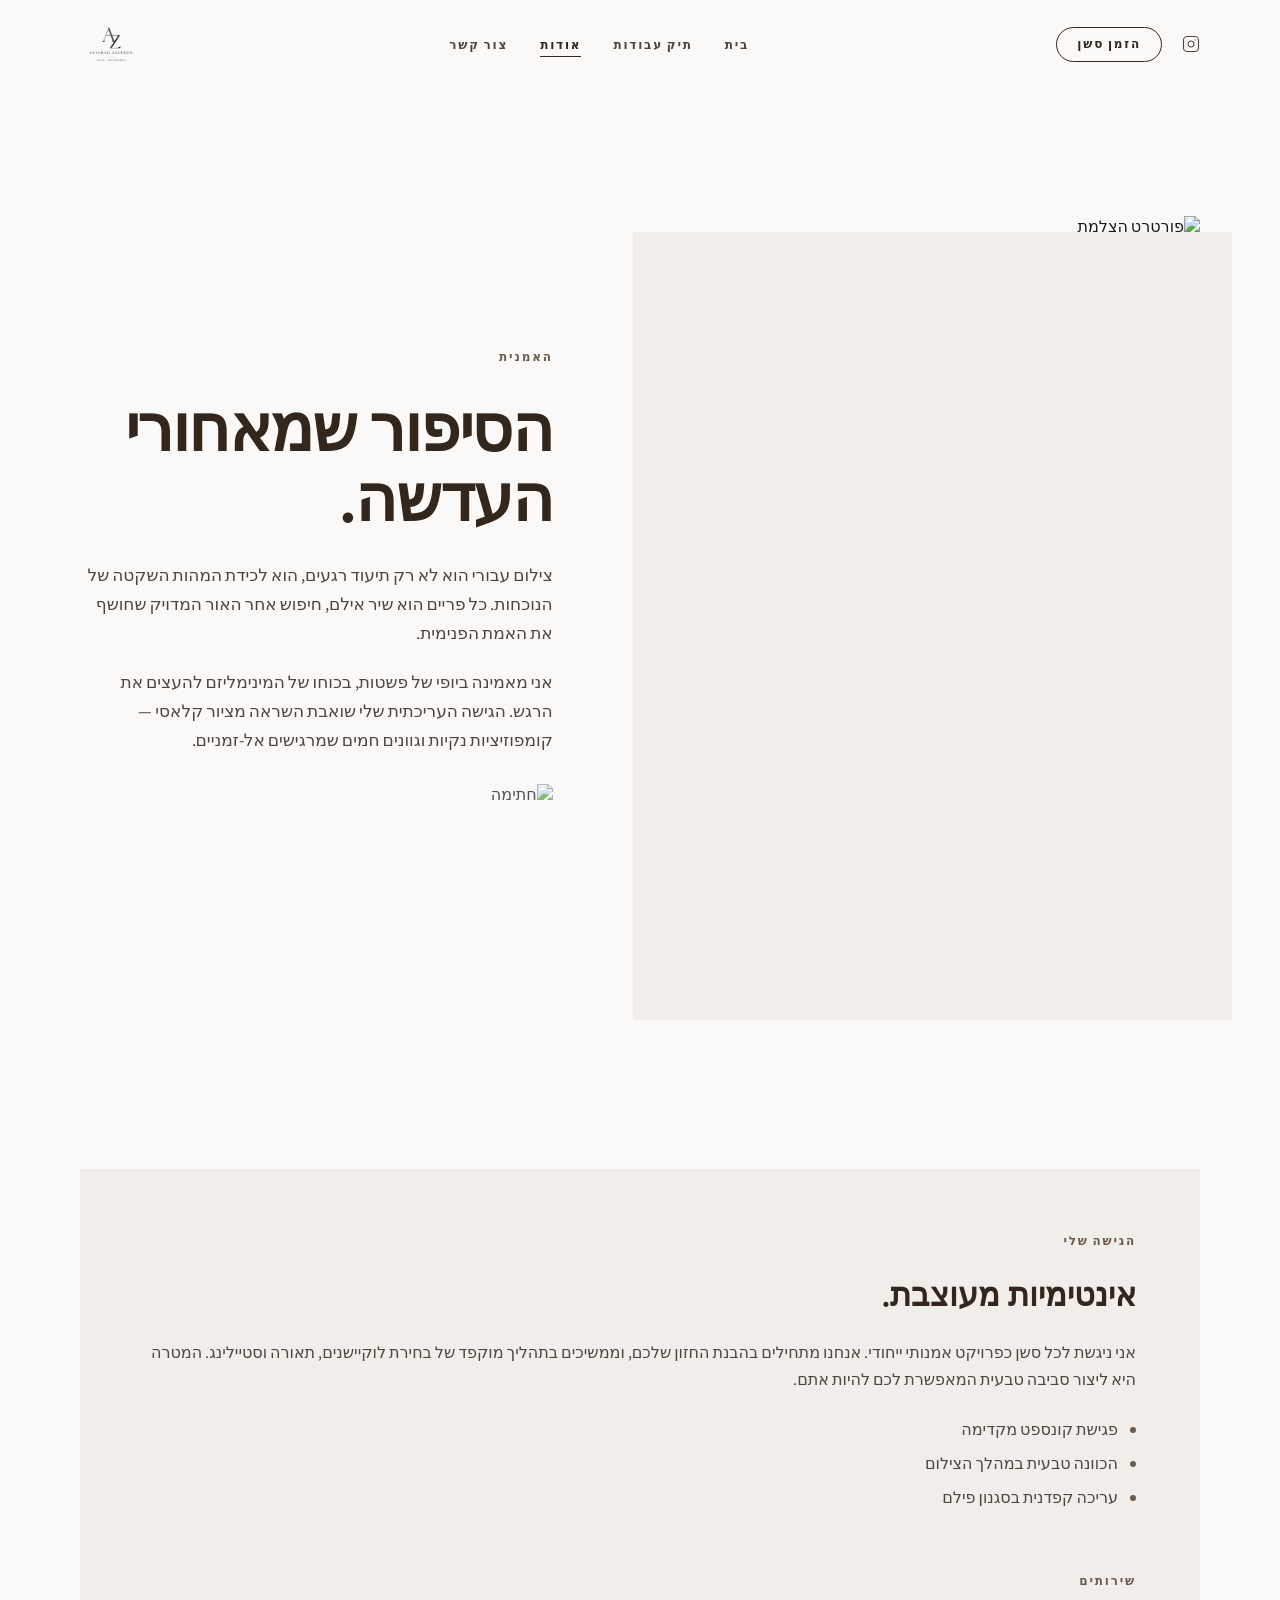
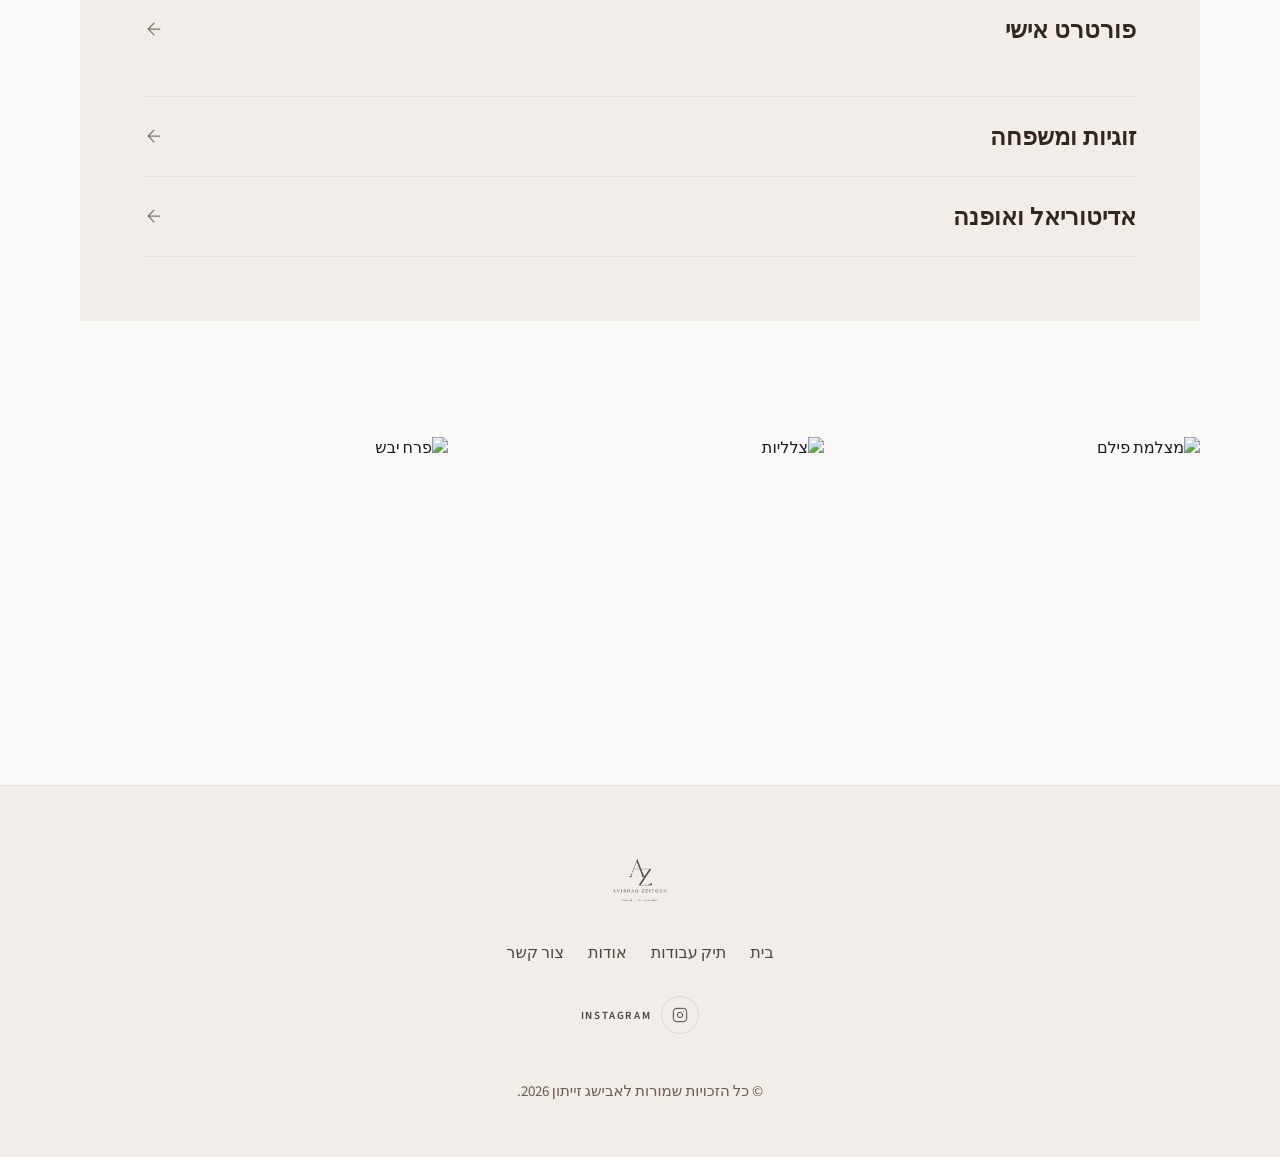
==== about.html @ d9a917dc "FIRST" ====
<!doctype html>
<html lang="he" dir="rtl">
  <head>
    <meta charset="UTF-8" />
    <meta name="viewport" content="width=device-width, initial-scale=1.0" />
    <title>אודות – Avishag Zeitoun</title>
    <link rel="preconnect" href="https://fonts.googleapis.com" />
    <link rel="preconnect" href="https://fonts.gstatic.com" crossorigin />
    <link
      href="https://fonts.googleapis.com/css2?family=EB+Garamond:ital,wght@0,400..800;1,400..800&family=Source+Sans+3:ital,wght@0,200..900;1,200..900&display=swap"
      rel="stylesheet"
    />
    <link rel="stylesheet" href="css/style.css" />
    <style>
      .about-hero-grid {
        display: grid;
        grid-template-columns: 1fr;
        gap: 48px;
        align-items: center;
      }
      @media (min-width: 1024px) {
        .about-hero-grid {
          grid-template-columns: 6fr 5fr;
          gap: 80px;
        }
      }
      .portrait-wrap {
        position: relative;
      }
      .portrait-deco {
        position: absolute;
        inset: -16px;
        background: var(--clr-surface-alt);
        z-index: -1;
        transform: translate(16px, 32px);
      }
      .services-item {
        border-bottom: 1px solid rgba(209, 196, 188, 0.4);
        padding-bottom: 24px;
        cursor: pointer;
      }
      .services-item-header {
        display: flex;
        justify-content: space-between;
        align-items: center;
      }
      .services-item-desc {
        font-family: var(--font-sans);
        font-size: 15px;
        color: var(--clr-on-surface-var);
        margin-top: 12px;
        max-height: 0;
        overflow: hidden;
        transition: max-height 0.5s ease;
      }
      .services-item:hover .services-item-desc {
        max-height: 100px;
      }
      .detail-strip {
        display: grid;
        grid-template-columns: 1fr 1fr;
        gap: 8px;
      }
      @media (min-width: 768px) {
        .detail-strip {
          grid-template-columns: 1fr 1fr 1fr;
        }
      }
    </style>
  </head>
  <body>
    <!-- Navigation -->
    <nav id="main-nav" class="scrolled">
      <div class="nav-inner">
        <a class="nav-logo" href="index.html"
          ><img id="nav-logo-img" src="" alt="Elite Captures"
        /></a>
        <ul class="nav-links">
          <li><a href="index.html">בית</a></li>
          <li><a href="portfolio.html">תיק עבודות</a></li>
          <li><a href="about.html" class="active">אודות</a></li>
          <li><a href="contact.html">צור קשר</a></li>
        </ul>
        <div class="nav-actions">
          <a
            id="nav-ig"
            href="#"
            target="_blank"
            rel="noopener noreferrer"
            aria-label="Instagram"
            class="nav-ig-link"
          >
            <svg
              width="18"
              height="18"
              viewBox="0 0 24 24"
              fill="none"
              stroke="currentColor"
              stroke-width="1.5"
              stroke-linecap="round"
              stroke-linejoin="round"
            >
              <rect x="2" y="2" width="20" height="20" rx="5" ry="5" />
              <path d="M16 11.37A4 4 0 1 1 12.63 8 4 4 0 0 1 16 11.37z" />
              <line x1="17.5" y1="6.5" x2="17.51" y2="6.5" />
            </svg>
          </a>
          <button class="btn-book" data-open-modal>הזמן סשן</button>
        </div>
        <button id="hamburger-btn" class="nav-hamburger" aria-label="פתח תפריט">
          <svg
            width="24"
            height="24"
            viewBox="0 0 24 24"
            fill="none"
            stroke="currentColor"
            stroke-width="1.5"
            stroke-linecap="round"
          >
            <line x1="3" y1="6" x2="21" y2="6" />
            <line x1="3" y1="12" x2="21" y2="12" />
            <line x1="3" y1="18" x2="21" y2="18" />
          </svg>
        </button>
      </div>
    </nav>

    <!-- Mobile Drawer -->
    <div id="mobile-drawer">
      <button
        id="drawer-close"
        class="nav-hamburger"
        style="position: absolute; top: 20px; left: 24px"
        aria-label="סגור"
      >
        <svg
          width="24"
          height="24"
          viewBox="0 0 24 24"
          fill="none"
          stroke="currentColor"
          stroke-width="1.5"
          stroke-linecap="round"
        >
          <line x1="18" y1="6" x2="6" y2="18" />
          <line x1="6" y1="6" x2="18" y2="18" />
        </svg>
      </button>
      <ul class="drawer-links">
        <li><a href="index.html">בית</a></li>
        <li><a href="portfolio.html">תיק עבודות</a></li>
        <li><a href="about.html" class="active">אודות</a></li>
        <li><a href="contact.html">צור קשר</a></li>
      </ul>
      <div class="drawer-bottom">
        <button class="btn-book-full" data-open-modal>הזמן סשן</button>
        <a
          id="drawer-ig"
          href="#"
          target="_blank"
          rel="noopener noreferrer"
          class="drawer-ig"
        >
          <svg
            width="20"
            height="20"
            viewBox="0 0 24 24"
            fill="none"
            stroke="currentColor"
            stroke-width="1.5"
            stroke-linecap="round"
            stroke-linejoin="round"
          >
            <rect x="2" y="2" width="20" height="20" rx="5" ry="5" />
            <path d="M16 11.37A4 4 0 1 1 12.63 8 4 4 0 0 1 16 11.37z" />
            <line x1="17.5" y1="6.5" x2="17.51" y2="6.5" />
          </svg>
          <span style="font-family: var(--font-sans); font-size: 16px"
            >Instagram</span
          >
        </a>
      </div>
    </div>

    <main style="padding-top: 96px; padding-bottom: 128px">
      <!-- ── Hero: Story ─────────────────────────────────────────────────────── -->
      <section style="padding-block: clamp(60px, 10vw, 120px)">
        <div class="section-inner">
          <div class="about-hero-grid">
            <!-- Portrait (appears first visually = right in RTL at desktop) -->
            <div class="portrait-wrap reveal" style="order: 1">
              <div class="portrait-deco"></div>
              <img
                src="https://lh3.googleusercontent.com/aida-public/[base64]"
                alt="פורטרט הצלמת"
                loading="lazy"
                style="
                  width: 100%;
                  height: auto;
                  aspect-ratio: 3/4;
                  object-fit: cover;
                  display: block;
                "
              />
            </div>
            <!-- Text -->
            <div
              class="reveal"
              style="
                order: 2;
                display: flex;
                flex-direction: column;
                gap: 28px;
                transition-delay: 200ms;
              "
            >
              <span class="section-label" style="margin-bottom: 0">האמנית</span>
              <h1
                style="
                  font-family: var(--font-serif);
                  font-size: clamp(36px, 5.5vw, 64px);
                  letter-spacing: -0.02em;
                  color: var(--clr-primary);
                  margin: 0;
                  line-height: 1.1;
                "
              >
                הסיפור שמאחורי העדשה.
              </h1>
              <div
                style="
                  display: flex;
                  flex-direction: column;
                  gap: 20px;
                  font-family: var(--font-sans);
                  font-size: 17px;
                  color: var(--clr-on-surface-var);
                  line-height: 1.7;
                "
              >
                <p style="margin: 0">
                  צילום עבורי הוא לא רק תיעוד רגעים, הוא לכידת המהות השקטה של
                  הנוכחות. כל פריים הוא שיר אילם, חיפוש אחר האור המדויק שחושף את
                  האמת הפנימית.
                </p>
                <p style="margin: 0">
                  אני מאמינה ביופי של פשטות, בכוחו של המינימליזם להעצים את הרגש.
                  הגישה העריכתית שלי שואבת השראה מציור קלאסי — קומפוזיציות נקיות
                  וגוונים חמים שמרגישים אל-זמניים.
                </p>
              </div>
              <div>
                <img
                  src="https://lh3.googleusercontent.com/aida-public/[base64]"
                  alt="חתימה"
                  loading="lazy"
                  style="height: 56px; width: auto; opacity: 0.75"
                />
              </div>
            </div>
          </div>
        </div>
      </section>

      <!-- ── Approach & Services ─────────────────────────────────────────────── -->
      <section style="padding-block: clamp(40px, 6vw, 80px)">
        <div class="section-inner">
          <div
            style="
              background: var(--clr-surface-alt);
              padding: clamp(32px, 5vw, 96px);
            "
          >
            <div style="display: grid; grid-template-columns: 1fr; gap: 64px">
              <!-- Approach -->
              <div class="reveal">
                <span class="section-label">הגישה שלי</span>
                <h2
                  style="
                    font-family: var(--font-serif);
                    font-size: clamp(24px, 3vw, 32px);
                    color: var(--clr-primary);
                    margin: 0 0 24px;
                  "
                >
                  אינטימיות מעוצבת.
                </h2>
                <p
                  style="
                    font-family: var(--font-sans);
                    font-size: 16px;
                    color: var(--clr-on-surface-var);
                    line-height: 1.7;
                    margin: 0 0 24px;
                  "
                >
                  אני ניגשת לכל סשן כפרויקט אמנותי ייחודי. אנחנו מתחילים בהבנת
                  החזון שלכם, וממשיכים בתהליך מוקפד של בחירת לוקיישנים, תאורה
                  וסטיילינג. המטרה היא ליצור סביבה טבעית המאפשרת לכם להיות אתם.
                </p>
                <ul
                  style="
                    list-style: none;
                    padding: 0;
                    margin: 0;
                    display: flex;
                    flex-direction: column;
                    gap: 12px;
                  "
                >
                  <li
                    style="
                      display: flex;
                      align-items: center;
                      gap: 12px;
                      font-family: var(--font-sans);
                      font-size: 16px;
                      color: var(--clr-on-surface-var);
                    "
                  >
                    <span
                      style="
                        width: 6px;
                        height: 6px;
                        border-radius: 50%;
                        background: var(--clr-secondary);
                        flex-shrink: 0;
                      "
                    ></span
                    >פגישת קונספט מקדימה
                  </li>
                  <li
                    style="
                      display: flex;
                      align-items: center;
                      gap: 12px;
                      font-family: var(--font-sans);
                      font-size: 16px;
                      color: var(--clr-on-surface-var);
                    "
                  >
                    <span
                      style="
                        width: 6px;
                        height: 6px;
                        border-radius: 50%;
                        background: var(--clr-secondary);
                        flex-shrink: 0;
                      "
                    ></span
                    >הכוונה טבעית במהלך הצילום
                  </li>
                  <li
                    style="
                      display: flex;
                      align-items: center;
                      gap: 12px;
                      font-family: var(--font-sans);
                      font-size: 16px;
                      color: var(--clr-on-surface-var);
                    "
                  >
                    <span
                      style="
                        width: 6px;
                        height: 6px;
                        border-radius: 50%;
                        background: var(--clr-secondary);
                        flex-shrink: 0;
                      "
                    ></span
                    >עריכה קפדנית בסגנון פילם
                  </li>
                </ul>
              </div>
              <!-- Services -->
              <div class="reveal" style="transition-delay: 200ms">
                <span class="section-label">שירותים</span>
                <div style="display: flex; flex-direction: column; gap: 24px">
                  <div class="services-item">
                    <div class="services-item-header">
                      <h3
                        style="
                          font-family: var(--font-serif);
                          font-size: 24px;
                          color: var(--clr-primary);
                          margin: 0;
                          transition: color 0.3s;
                        "
                        onmouseover="this.style.color = 'var(--clr-secondary)'"
                        onmouseout="this.style.color = 'var(--clr-primary)'"
                      >
                        פורטרט אישי
                      </h3>
                      <svg
                        width="20"
                        height="20"
                        viewBox="0 0 24 24"
                        fill="none"
                        stroke="currentColor"
                        stroke-width="1.5"
                        stroke-linecap="round"
                        style="color: var(--clr-outline)"
                      >
                        <path d="M19 12H5M12 19l-7-7 7-7" />
                      </svg>
                    </div>
                    <p class="services-item-desc">
                      סשן אינטימי המתמקד בהבעה האישית שלך. מתאים לאמנים, אנשי
                      עסקים וכל מי שמחפש תיעוד עמוק של עצמו.
                    </p>
                  </div>
                  <div class="services-item">
                    <div class="services-item-header">
                      <h3
                        style="
                          font-family: var(--font-serif);
                          font-size: 24px;
                          color: var(--clr-primary);
                          margin: 0;
                          transition: color 0.3s;
                        "
                        onmouseover="this.style.color = 'var(--clr-secondary)'"
                        onmouseout="this.style.color = 'var(--clr-primary)'"
                      >
                        זוגיות ומשפחה
                      </h3>
                      <svg
                        width="20"
                        height="20"
                        viewBox="0 0 24 24"
                        fill="none"
                        stroke="currentColor"
                        stroke-width="1.5"
                        stroke-linecap="round"
                        style="color: var(--clr-outline)"
                      >
                        <path d="M19 12H5M12 19l-7-7 7-7" />
                      </svg>
                    </div>
                  </div>
                  <div class="services-item">
                    <div class="services-item-header">
                      <h3
                        style="
                          font-family: var(--font-serif);
                          font-size: 24px;
                          color: var(--clr-primary);
                          margin: 0;
                          transition: color 0.3s;
                        "
                        onmouseover="this.style.color = 'var(--clr-secondary)'"
                        onmouseout="this.style.color = 'var(--clr-primary)'"
                      >
                        אדיטוריאל ואופנה
                      </h3>
                      <svg
                        width="20"
                        height="20"
                        viewBox="0 0 24 24"
                        fill="none"
                        stroke="currentColor"
                        stroke-width="1.5"
                        stroke-linecap="round"
                        style="color: var(--clr-outline)"
                      >
                        <path d="M19 12H5M12 19l-7-7 7-7" />
                      </svg>
                    </div>
                  </div>
                </div>
              </div>
            </div>
          </div>
        </div>
      </section>

      <!-- ── Detail image strip ────────────────────────────────────────────── -->
      <section class="reveal" style="padding-block: 40px 0">
        <div class="section-inner">
          <div class="detail-strip">
            <div style="overflow: hidden">
              <img
                loading="lazy"
                src="https://lh3.googleusercontent.com/aida-public/[base64]"
                alt="מצלמת פילם"
                style="
                  width: 100%;
                  height: 220px;
                  object-fit: cover;
                  transition: transform 1s ease;
                  display: block;
                "
                onmouseover="this.style.transform = 'scale(1.06)'"
                onmouseout="this.style.transform = 'scale(1)'"
              />
            </div>
            <div style="overflow: hidden; display: none" class="md-show">
              <img
                loading="lazy"
                src="https://lh3.googleusercontent.com/aida-public/[base64]"
                alt="צלליות"
                style="
                  width: 100%;
                  height: 220px;
                  object-fit: cover;
                  transition: transform 1s ease;
                  display: block;
                "
                onmouseover="this.style.transform = 'scale(1.06)'"
                onmouseout="this.style.transform = 'scale(1)'"
              />
            </div>
            <div style="overflow: hidden">
              <img
                loading="lazy"
                src="https://lh3.googleusercontent.com/aida-public/[base64]"
                alt="פרח יבש"
                style="
                  width: 100%;
                  height: 220px;
                  object-fit: cover;
                  transition: transform 1s ease;
                  display: block;
                "
                onmouseover="this.style.transform = 'scale(1.06)'"
                onmouseout="this.style.transform = 'scale(1)'"
              />
            </div>
          </div>
        </div>
      </section>
    </main>

    <!-- Footer -->
    <footer class="site-footer">
      <a class="footer-logo" href="index.html"
        ><img id="footer-logo-img" src="" alt="Elite Captures"
      /></a>
      <ul class="footer-nav">
        <li><a href="index.html">בית</a></li>
        <li><a href="portfolio.html">תיק עבודות</a></li>
        <li><a href="about.html">אודות</a></li>
        <li><a href="contact.html">צור קשר</a></li>
      </ul>
      <div class="footer-ig-row">
        <a
          id="footer-ig"
          href="#"
          target="_blank"
          rel="noopener noreferrer"
          aria-label="Instagram"
          class="footer-ig-btn"
        >
          <svg
            width="16"
            height="16"
            viewBox="0 0 24 24"
            fill="none"
            stroke="currentColor"
            stroke-width="1.5"
            stroke-linecap="round"
            stroke-linejoin="round"
          >
            <rect x="2" y="2" width="20" height="20" rx="5" ry="5" />
            <path d="M16 11.37A4 4 0 1 1 12.63 8 4 4 0 0 1 16 11.37z" />
            <line x1="17.5" y1="6.5" x2="17.51" y2="6.5" />
          </svg>
        </a>
        <span class="footer-ig-label">Instagram</span>
      </div>

      <p class="footer-copy">
        © כל הזכויות שמורות לאבישג זייתון <span id="year"></span>.
      </p>
    </footer>

    <!-- Booking Modal -->
    <div id="booking-modal" role="dialog" aria-modal="true">
      <div class="modal-backdrop"></div>
      <div class="modal-panel">
        <button id="modal-close" class="modal-close" aria-label="סגור">
          <svg
            width="20"
            height="20"
            viewBox="0 0 24 24"
            fill="none"
            stroke="currentColor"
            stroke-width="1.5"
            stroke-linecap="round"
          >
            <line x1="18" y1="6" x2="6" y2="18" />
            <line x1="6" y1="6" x2="18" y2="18" />
          </svg>
        </button>
        <h2 class="modal-title">הזמן סשן</h2>
        <div id="modal-form">
          <div class="step-dots">
            <div class="step-dot active"></div>
            <div class="step-dot"></div>
          </div>
          <div id="modal-form-step1" class="form-step">
            <p
              style="
                font-family: var(--font-serif);
                font-size: 22px;
                color: var(--clr-primary);
                margin: 0 0 16px;
              "
            >
              איזה סשן מעניין אותך?
            </p>
            <button class="session-btn" data-session="pre-event">
              <div>
                <div class="session-label">בוק שלפני האירוע</div>
                <div class="session-desc">צילום זוגי לפני החתונה</div>
              </div>
              <span class="session-btn-arrow">←</span>
            </button>
            <button class="session-btn" data-session="proposals">
              <div>
                <div class="session-label">הצעת נישואין</div>
                <div class="session-desc">רגע שלא ישכח לעולם</div>
              </div>
              <span class="session-btn-arrow">←</span>
            </button>
            <button class="session-btn" data-session="bar-mitzvah">
              <div>
                <div class="session-label">בר / בת מצווה</div>
                <div class="session-desc">חגיגת נעורים עם סגנון</div>
              </div>
              <span class="session-btn-arrow">←</span>
            </button>
            <button class="session-btn" data-session="portrait">
              <div>
                <div class="session-label">פורטרט אישי</div>
                <div class="session-desc">לאמנים ואנשי עסקים</div>
              </div>
              <span class="session-btn-arrow">←</span>
            </button>
          </div>
          <div id="modal-form-step2" class="form-step">
            <p
              style="
                font-family: var(--font-serif);
                font-size: 22px;
                color: var(--clr-primary);
                margin: 0 0 16px;
              "
            >
              השאירו פרטים
            </p>
            <form>
              <div class="form-row" style="margin-bottom: 16px">
                <input
                  class="input-field"
                  type="text"
                  name="name"
                  placeholder="שם מלא *"
                  required
                /><input
                  class="input-field"
                  type="tel"
                  name="phone"
                  placeholder="05X-XXXXXXX *"
                  dir="ltr"
                  style="text-align: right"
                  required
                />
              </div>
              <div style="margin-bottom: 16px">
                <input
                  class="input-field"
                  type="date"
                  name="date"
                  style="color-scheme: light"
                />
              </div>
              <textarea
                class="input-field"
                name="message"
                rows="3"
                placeholder="ספרו לנו קצת על החזון שלכם..."
                style="margin-bottom: 4px"
              ></textarea>
              <button class="btn-submit" type="submit">שלח לוואצאפ ←</button>
              <button class="btn-back" type="button">→ חזור</button>
            </form>
          </div>
          <div
            id="modal-form-success"
            class="form-success"
            style="display: none"
          >
            <svg
              width="56"
              height="56"
              viewBox="0 0 24 24"
              fill="none"
              stroke="currentColor"
              stroke-width="1"
              stroke-linecap="round"
              stroke-linejoin="round"
            >
              <path d="M22 11.08V12a10 10 0 1 1-5.93-9.14" />
              <polyline points="22 4 12 14.01 9 11.01" />
            </svg>
            <h3>הפניה נשלחה לוואצאפ!</h3>
            <p>אם החלון לא נפתח, בדקו שחסימת פופ-אפ כבויה.</p>
            <button class="btn-reset">שליחה נוספת</button>
          </div>
        </div>
      </div>
    </div>

    <script src="js/gallery-data.js"></script>
    <script>
      document
        .querySelectorAll('[id$="-ig"]')
        .forEach((el) => (el.href = SITE_CONFIG.instagramUrl));
      document.getElementById("year").textContent = new Date().getFullYear();

      // Show middle detail image on md+
      if (window.innerWidth >= 768) {
        document.querySelector(".md-show").style.display = "block";
      }
    </script>
    <script src="js/main.js"></script>
  </body>
</html>
---- css/style.css ----
/* ── Custom properties ─────────────────────────────────────────────────── */
:root {
  --clr-primary:         #33261c;
  --clr-secondary:       #6b5c4e;
  --clr-surface:         #faf9f7;
  --clr-surface-alt:     #F1EDE9;
  --clr-on-surface:      #1a1c1b;
  --clr-on-surface-var:  #4e453f;
  --clr-outline:         #7f756e;
  --clr-outline-var:     #d1c4bc;
  --clr-ink-deep:        #2D241E;
  --clr-on-primary:      #ffffff;
  --clr-sec-container:   #f4dfcd;

  --font-serif: 'EB Garamond', Georgia, serif;
  --font-sans:  'Source Sans 3', system-ui, sans-serif;

  --px-mobile:  24px;
  --px-desktop: 80px;
  --max-w:      1440px;
}

/* ── Base ──────────────────────────────────────────────────────────────── */
html  { scroll-behavior: smooth; box-sizing: border-box; }
*, *::before, *::after { box-sizing: inherit; }

body {
  font-family: var(--font-sans);
  background-color: var(--clr-surface);
  color: var(--clr-on-surface);
  margin: 0;
  -webkit-font-smoothing: antialiased;
}

h1, h2, h3, h4, h5, h6 { font-family: var(--font-serif); }
img { display: block; max-width: 100%; }
a { color: inherit; text-decoration: none; }

::selection {
  background: var(--clr-sec-container);
  color: var(--clr-primary);
}

/* ── Typography helpers ────────────────────────────────────────────────── */
.label-caps {
  font-family: var(--font-sans);
  font-size: 12px;
  font-weight: 600;
  letter-spacing: 0.15em;
  text-transform: uppercase;
  line-height: 1;
}

/* ── Navbar ────────────────────────────────────────────────────────────── */
#main-nav {
  position: fixed;
  top: 0; inset-inline: 0;
  z-index: 50;
  transition: background 0.4s ease, padding 0.4s ease, border-color 0.4s ease,
              backdrop-filter 0.4s ease, box-shadow 0.4s ease;
  padding-block: 20px;
  background: transparent;
  border-bottom: 1px solid transparent;
}

#main-nav.scrolled {
  background: rgba(250,249,247,0.95);
  backdrop-filter: blur(10px);
  -webkit-backdrop-filter: blur(10px);
  border-color: rgba(209,196,188,0.4);
  box-shadow: 0 1px 8px rgba(0,0,0,0.06);
  padding-block: 12px;
}

.nav-inner {
  display: flex;
  flex-direction: row-reverse;  /* RTL: logo right, CTA left */
  justify-content: space-between;
  align-items: center;
  padding-inline: var(--px-mobile);
  max-width: var(--max-w);
  margin-inline: auto;
}

.nav-logo img {
  height: 48px;
  width: auto;
  object-fit: contain;
  mix-blend-mode: multiply;
  transition: height 0.4s;
}

#main-nav.scrolled .nav-logo img { height: 38px; }

.nav-links {
  display: none;
  list-style: none;
  margin: 0; padding: 0;
  gap: 32px;
  align-items: center;
}

.nav-links a {
  font-family: var(--font-sans);
  font-size: 12px;
  font-weight: 600;
  letter-spacing: 0.15em;
  text-transform: uppercase;
  color: var(--clr-on-surface-var);
  transition: color 0.25s, opacity 0.25s;
}

.nav-links a:hover { color: var(--clr-primary); opacity: 0.8; }
.nav-links a.active {
  color: var(--clr-primary);
  border-bottom: 1px solid var(--clr-primary);
  padding-bottom: 2px;
}

.nav-actions {
  display: none;
  align-items: center;
  gap: 20px;
}

.nav-ig-link {
  color: var(--clr-on-surface-var);
  transition: color 0.25s, transform 0.25s;
  display: flex;
  align-items: center;
}
.nav-ig-link:hover { color: var(--clr-primary); }
.nav-ig-link:hover svg { transform: scale(1.1) rotate(6deg); }
.nav-ig-link svg { transition: transform 0.3s; }

.btn-book {
  font-family: var(--font-sans);
  font-size: 12px;
  font-weight: 600;
  letter-spacing: 0.15em;
  text-transform: uppercase;
  color: var(--clr-primary);
  border: 1px solid var(--clr-primary);
  padding: 8px 20px;
  border-radius: 9999px;
  background: transparent;
  cursor: pointer;
  transition: background 0.3s, color 0.3s;
}
.btn-book:hover { background: var(--clr-primary); color: var(--clr-on-primary); }

.nav-hamburger {
  background: none;
  border: none;
  cursor: pointer;
  padding: 4px;
  color: var(--clr-primary);
  line-height: 0;
}

/* ── Mobile drawer ──────────────────────────────────────────────────────── */
#mobile-drawer {
  position: fixed;
  inset: 0;
  z-index: 40;
  background: var(--clr-surface);
  display: flex;
  flex-direction: column;
  padding: 100px 32px 48px;
  opacity: 0;
  pointer-events: none;
  transition: opacity 0.4s ease;
}

#mobile-drawer.open { opacity: 1; pointer-events: all; }

.drawer-links {
  list-style: none;
  margin: 0; padding: 0;
  display: flex;
  flex-direction: column;
  gap: 32px;
}

.drawer-links a {
  font-family: var(--font-serif);
  font-size: clamp(32px, 8vw, 48px);
  color: var(--clr-on-surface-var);
  transition: color 0.25s;
}
.drawer-links a.active, .drawer-links a:hover { color: var(--clr-primary); }

.drawer-bottom {
  margin-top: auto;
  display: flex;
  flex-direction: column;
  gap: 16px;
}

.btn-book-full {
  font-family: var(--font-sans);
  font-size: 12px;
  font-weight: 600;
  letter-spacing: 0.15em;
  text-transform: uppercase;
  color: var(--clr-on-primary);
  background: var(--clr-primary);
  border: none;
  padding: 16px;
  cursor: pointer;
  transition: background 0.3s;
  text-align: center;
}
.btn-book-full:hover { background: var(--clr-ink-deep); }

.drawer-ig {
  display: flex;
  align-items: center;
  gap: 10px;
  color: var(--clr-on-surface-var);
  transition: color 0.25s;
}
.drawer-ig:hover { color: var(--clr-primary); }

/* ── Hero ──────────────────────────────────────────────────────────────── */
.hero {
  position: relative;
  height: 100vh;
  overflow: hidden;
}

.hero-bg {
  position: absolute;
  inset: 0;
  background-size: cover;
  background-position: center;
  transition: transform 12s ease-in-out;
}
.hero:hover .hero-bg { transform: scale(1.04); }

.hero-overlay {
  position: absolute;
  inset: 0;
  background: linear-gradient(to top, rgba(45,36,30,0.65) 0%, transparent 60%);
}

.hero-content {
  position: relative;
  z-index: 10;
  height: 100%;
  display: flex;
  flex-direction: column;
  justify-content: flex-end;
  padding-bottom: clamp(80px, 12vh, 160px);
  padding-inline: var(--px-mobile);
  max-width: var(--max-w);
  margin-inline: auto;
}

.hero-title {
  font-family: var(--font-serif);
  font-size: clamp(36px, 6vw, 64px);
  font-weight: 400;
  letter-spacing: -0.02em;
  line-height: 1.1;
  color: var(--clr-on-primary);
  margin: 0 0 16px;
  animation: fadeInUp 1s ease-out forwards;
}

.hero-sub {
  font-family: var(--font-sans);
  font-size: clamp(16px, 2vw, 18px);
  color: rgba(255,255,255,0.8);
  max-width: 500px;
  margin: 0 0 32px;
  opacity: 0;
  animation: fadeInUp 1s ease-out 0.25s forwards;
}

.hero-cta {
  opacity: 0;
  animation: fadeInUp 1s ease-out 0.45s forwards;
}

.btn-ghost {
  display: inline-block;
  font-family: var(--font-sans);
  font-size: 12px;
  font-weight: 600;
  letter-spacing: 0.15em;
  text-transform: uppercase;
  color: var(--clr-on-primary);
  border: 1px solid rgba(255,255,255,0.6);
  padding: 12px 28px;
  border-radius: 9999px;
  background: none;
  cursor: pointer;
  transition: background 0.3s, color 0.3s;
}
.btn-ghost:hover { background: var(--clr-on-primary); color: var(--clr-primary); }

/* ── Section helpers ───────────────────────────────────────────────────── */
.section-inner {
  max-width: var(--max-w);
  margin-inline: auto;
  padding-inline: var(--px-mobile);
}

.section-label {
  display: block;
  font-family: var(--font-sans);
  font-size: 12px;
  font-weight: 600;
  letter-spacing: 0.15em;
  text-transform: uppercase;
  color: var(--clr-secondary);
  margin-bottom: 24px;
}

/* ── Category grid (home) ──────────────────────────────────────────────── */
.category-grid {
  display: grid;
  grid-template-columns: 1fr;
  gap: 32px;
}

.category-card {
  display: block;
  position: relative;
  aspect-ratio: 4/5;
  overflow: hidden;
  background: var(--clr-surface-alt);
}

.category-card img {
  width: 100%; height: 100%;
  object-fit: cover;
  transition: transform 1.5s ease;
}
.category-card:hover img { transform: scale(1.05); }

.category-overlay {
  position: absolute;
  inset: 0;
  background: linear-gradient(to top, rgba(45,36,30,0.65), transparent);
  opacity: 0;
  transition: opacity 0.5s;
}
.category-card:hover .category-overlay { opacity: 1; }

.category-caption {
  position: absolute;
  bottom: 0; right: 0;
  padding: 32px;
  transform: translateY(12px);
  transition: transform 0.5s ease;
}
.category-card:hover .category-caption { transform: translateY(0); }

.category-caption .label { color: rgba(255,255,255,0.75); margin-bottom: 8px; }
.category-caption h3 {
  font-family: var(--font-serif);
  font-size: 24px;
  color: var(--clr-on-primary);
  margin: 0;
}

/* ── Infinite Carousel ─────────────────────────────────────────────────── */
.carousel-wrap {
  position: relative;
  overflow: hidden;
}

.carousel-fade-right {
  position: absolute; top: 0; bottom: 0; right: 0;
  width: clamp(60px, 8vw, 160px);
  background: linear-gradient(to left, var(--clr-surface-alt), transparent);
  z-index: 10; pointer-events: none;
}
.carousel-fade-left {
  position: absolute; top: 0; bottom: 0; left: 0;
  width: clamp(60px, 8vw, 160px);
  background: linear-gradient(to right, var(--clr-surface-alt), transparent);
  z-index: 10; pointer-events: none;
}

.carousel-track {
  display: flex;
  width: max-content;
  gap: 16px;
  padding-inline: 16px;
  animation: carouselScroll 40s linear infinite;
}
.carousel-track:hover { animation-play-state: paused; }

.carousel-item {
  width: clamp(220px, 28vw, 380px);
  flex-shrink: 0;
  aspect-ratio: 4/5;
  overflow: hidden;
  background: var(--clr-surface);
  position: relative;
}
.carousel-item img {
  width: 100%; height: 100%;
  object-fit: cover;
  transition: transform 0.7s ease;
}
.carousel-item:hover img { transform: scale(1.05); }

/* ── Masonry gallery ───────────────────────────────────────────────────── */
.masonry-grid {
  column-count: 1;
  column-gap: 24px;
  transition: opacity 0.2s ease;
}

.masonry-item {
  break-inside: avoid;
  margin-bottom: 24px;
  position: relative;
  overflow: hidden;
  background: var(--clr-surface-alt);
  cursor: zoom-in;
}

.masonry-item img {
  width: 100%;
  height: auto;
  object-fit: cover;
  transition: transform 0.7s ease;
  display: block;
}
.masonry-item:hover img { transform: scale(1.05); }

.masonry-item-overlay {
  position: absolute;
  inset: 0;
  background: linear-gradient(to top, rgba(45,36,30,0.7) 0%, rgba(45,36,30,0.1) 40%, transparent 70%);
  opacity: 0;
  transition: opacity 0.5s ease;
  display: flex;
  align-items: flex-end;
  padding: 24px;
}
.masonry-item:hover .masonry-item-overlay { opacity: 1; }

.masonry-item-caption {
  font-family: var(--font-serif);
  font-size: 22px;
  color: var(--clr-on-primary);
  transform: translateY(12px);
  transition: transform 0.5s ease;
  line-height: 1.3;
}
.masonry-item:hover .masonry-item-caption { transform: translateY(0); }

/* ── Filter tabs ────────────────────────────────────────────────────────── */
.filter-tabs {
  display: flex;
  flex-wrap: wrap;
  gap: 24px;
  border-bottom: 1px solid rgba(209,196,188,0.4);
  padding-bottom: 16px;
  margin-bottom: 40px;
  justify-content: center;
}

.filter-tab {
  font-family: var(--font-sans);
  font-size: 12px;
  font-weight: 600;
  letter-spacing: 0.15em;
  text-transform: uppercase;
  color: var(--clr-on-surface-var);
  background: none;
  border: none;
  border-bottom: 2px solid transparent;
  padding: 4px 4px 8px;
  cursor: pointer;
  transition: color 0.25s, border-color 0.25s;
}
.filter-tab:hover { color: var(--clr-primary); }
.filter-tab.active { color: var(--clr-primary); border-bottom-color: var(--clr-primary); }

/* ── Multi-step WhatsApp form ───────────────────────────────────────────── */
.step-dots {
  display: flex;
  justify-content: center;
  gap: 8px;
  margin-bottom: 32px;
}

.step-dot {
  height: 6px;
  border-radius: 9999px;
  background: var(--clr-outline-var);
  transition: width 0.3s, background 0.3s;
  width: 16px;
}
.step-dot.active { width: 32px; background: var(--clr-primary); }

.form-step { display: none; }
.form-step.active { display: flex; flex-direction: column; gap: 20px; }

.session-btn {
  display: flex;
  justify-content: space-between;
  align-items: center;
  width: 100%;
  padding: 16px 20px;
  border: 1px solid var(--clr-outline-var);
  background: transparent;
  cursor: pointer;
  text-align: right;
  transition: border-color 0.3s, background 0.3s;
}
.session-btn:hover { border-color: var(--clr-primary); background: var(--clr-surface-alt); }
.session-btn .session-label {
  font-family: var(--font-sans);
  font-size: 16px;
  color: var(--clr-on-surface);
  transition: color 0.25s;
}
.session-btn:hover .session-label { color: var(--clr-primary); }
.session-btn .session-desc {
  font-size: 11px;
  font-weight: 600;
  letter-spacing: 0.12em;
  text-transform: uppercase;
  color: var(--clr-on-surface-var);
  margin-top: 2px;
}
.session-btn-arrow { flex-shrink: 0; margin-inline-start: 12px; color: var(--clr-outline); transition: color 0.25s, transform 0.25s; }
.session-btn:hover .session-btn-arrow { color: var(--clr-primary); transform: translateX(-4px); }

.input-field {
  width: 100%;
  background: transparent;
  border: none;
  border-bottom: 1px solid rgba(127,117,110,0.4);
  padding: 12px 0;
  font-family: var(--font-sans);
  font-size: 16px;
  color: var(--clr-on-surface);
  outline: none;
  transition: border-color 0.3s, padding 0.3s, background 0.3s;
}
.input-field::placeholder { color: rgba(78,69,63,0.45); }
.input-field:focus {
  border-color: var(--clr-primary);
  padding-inline: 8px;
  background: rgba(255,255,255,0.5);
}
textarea.input-field { resize: none; }

.form-row { display: grid; grid-template-columns: 1fr; gap: 16px; }

.btn-submit {
  width: 100%;
  background: var(--clr-primary);
  color: var(--clr-on-primary);
  border: none;
  padding: 16px;
  font-family: var(--font-sans);
  font-size: 12px;
  font-weight: 600;
  letter-spacing: 0.15em;
  text-transform: uppercase;
  cursor: pointer;
  transition: background 0.3s;
  margin-top: 8px;
}
.btn-submit:hover { background: var(--clr-ink-deep); }

.btn-back {
  display: flex;
  align-items: center;
  gap: 8px;
  justify-content: center;
  background: none;
  border: none;
  font-family: var(--font-sans);
  font-size: 12px;
  font-weight: 600;
  letter-spacing: 0.15em;
  text-transform: uppercase;
  color: var(--clr-on-surface-var);
  cursor: pointer;
  transition: color 0.25s;
  padding: 8px;
}
.btn-back:hover { color: var(--clr-primary); }

.form-success {
  text-align: center;
  display: flex;
  flex-direction: column;
  align-items: center;
  gap: 20px;
  padding: 24px 0;
}
.form-success svg { color: var(--clr-primary); }
.form-success h3 { font-family: var(--font-serif); font-size: 28px; color: var(--clr-primary); margin: 0; }
.form-success p { font-family: var(--font-sans); font-size: 16px; color: var(--clr-on-surface-var); max-width: 280px; margin: 0; }
.btn-reset {
  background: none; border: none;
  font-family: var(--font-sans);
  font-size: 12px; font-weight: 600;
  letter-spacing: 0.15em; text-transform: uppercase;
  color: var(--clr-primary);
  border-bottom: 1px solid var(--clr-primary);
  padding-bottom: 2px;
  cursor: pointer;
  transition: opacity 0.25s;
}
.btn-reset:hover { opacity: 0.6; }

/* ── Booking Modal ──────────────────────────────────────────────────────── */
#booking-modal {
  position: fixed;
  inset: 0;
  z-index: 100;
  display: flex;
  align-items: center;
  justify-content: center;
  padding: 16px;
  opacity: 0;
  pointer-events: none;
  transition: opacity 0.3s ease;
}
#booking-modal.open { opacity: 1; pointer-events: all; }

.modal-backdrop {
  position: absolute;
  inset: 0;
  background: rgba(45,36,30,0.5);
  backdrop-filter: blur(4px);
  -webkit-backdrop-filter: blur(4px);
}

.modal-panel {
  position: relative;
  background: #fff;
  width: 100%;
  max-width: 440px;
  padding: 40px 32px;
  border: 1px solid rgba(209,196,188,0.25);
  box-shadow: 0 24px 48px rgba(0,0,0,0.18);
  transform: scale(0.95) translateY(16px);
  transition: transform 0.3s ease;
}
#booking-modal.open .modal-panel { transform: scale(1) translateY(0); }

.modal-close {
  position: absolute;
  top: 16px; left: 16px;
  background: none; border: none;
  cursor: pointer;
  color: var(--clr-on-surface-var);
  line-height: 0;
  transition: color 0.25s;
  padding: 4px;
}
.modal-close:hover { color: var(--clr-primary); }

.modal-title {
  font-family: var(--font-serif);
  font-size: 26px;
  color: var(--clr-primary);
  text-align: center;
  margin: 0 0 28px;
}

/* ── Instagram link in contact ──────────────────────────────────────────── */
.ig-contact-link {
  display: inline-flex;
  align-items: center;
  gap: 12px;
  padding: 16px 20px;
  border: 1px solid rgba(209,196,188,0.5);
  color: var(--clr-on-surface-var);
  transition: color 0.3s, border-color 0.3s, background 0.3s;
}
.ig-contact-link:hover {
  color: var(--clr-primary);
  border-color: rgba(51,38,28,0.4);
  background: rgba(241,237,233,0.5);
}
.ig-contact-link .ig-icon {
  width: 36px; height: 36px;
  display: flex; align-items: center; justify-content: center;
  border-radius: 50%;
  background: rgba(78,69,63,0.06);
  transition: background 0.3s;
}
.ig-contact-link:hover .ig-icon { background: rgba(51,38,28,0.08); }
.ig-contact-link svg { transition: transform 0.3s; }
.ig-contact-link:hover svg { transform: scale(1.1) rotate(6deg); }

/* ── Footer ────────────────────────────────────────────────────────────── */
.site-footer {
  background: var(--clr-surface-alt);
  border-top: 1px solid rgba(209,196,188,0.3);
  padding: 64px var(--px-mobile) 40px;
  display: flex;
  flex-direction: column;
  align-items: center;
  gap: 32px;
  text-align: center;
}

.footer-logo img {
  height: 60px; width: auto;
  object-fit: contain;
  mix-blend-mode: multiply;
  opacity: 0.75;
  transition: opacity 0.3s;
}
.footer-logo:hover img { opacity: 1; }

.footer-nav {
  display: flex;
  flex-wrap: wrap;
  justify-content: center;
  gap: 24px;
  list-style: none;
  margin: 0; padding: 0;
}
.footer-nav a {
  font-family: var(--font-sans);
  font-size: 16px;
  color: var(--clr-on-surface-var);
  transition: color 0.25s;
}
.footer-nav a:hover { color: var(--clr-primary); }

.footer-ig-row {
  display: flex;
  align-items: center;
  gap: 10px;
}

.footer-ig-btn {
  display: flex;
  align-items: center;
  justify-content: center;
  width: 38px; height: 38px;
  border-radius: 50%;
  border: 1px solid rgba(209,196,188,0.6);
  color: var(--clr-on-surface-var);
  transition: border-color 0.3s, color 0.3s, background 0.3s;
}
.footer-ig-btn:hover {
  border-color: rgba(51,38,28,0.5);
  color: var(--clr-primary);
  background: rgba(51,38,28,0.04);
}
.footer-ig-btn svg { transition: transform 0.3s; }
.footer-ig-btn:hover svg { transform: scale(1.12) rotate(6deg); }

.footer-ig-label {
  font-family: var(--font-sans);
  font-size: 11px;
  font-weight: 600;
  letter-spacing: 0.15em;
  text-transform: uppercase;
  color: var(--clr-on-surface-var);
}

.footer-legal {
  display: flex;
  flex-wrap: wrap;
  justify-content: center;
  gap: 12px;
}
.footer-legal a {
  font-family: var(--font-sans);
  font-size: 11px;
  font-weight: 600;
  letter-spacing: 0.12em;
  text-transform: uppercase;
  color: rgba(78,69,63,0.6);
  transition: color 0.25s;
}
.footer-legal a:hover { color: var(--clr-primary); }

.footer-copy {
  font-family: var(--font-sans);
  font-size: 15px;
  color: var(--clr-secondary);
}

/* ── Scroll-reveal animation ───────────────────────────────────────────── */
.reveal {
  opacity: 0;
  transform: translateY(32px);
  transition: opacity 1s ease, transform 1s ease;
}
.reveal.visible { opacity: 1; transform: translateY(0); }

/* ── Keyframes ──────────────────────────────────────────────────────────── */
@keyframes fadeInUp {
  from { opacity: 0; transform: translateY(24px); }
  to   { opacity: 1; transform: translateY(0); }
}

@keyframes carouselScroll {
  from { transform: translateX(0); }
  to   { transform: translateX(50%); }
}

/* ── Responsive ─────────────────────────────────────────────────────────── */
@media (min-width: 768px) {
  .nav-links   { display: flex; }
  .nav-actions { display: flex; }
  .nav-hamburger { display: none; }

  .nav-inner { padding-inline: var(--px-desktop); }

  .category-grid { grid-template-columns: repeat(3, 1fr); }
  .cat-card-2 { margin-top: 48px; }
  .cat-card-3 { margin-top: 96px; }

  .masonry-grid { column-count: 2; }
  .filter-tabs  { justify-content: flex-start; }

  .form-row { grid-template-columns: 1fr 1fr; }

  .split-grid {
    display: grid;
    grid-template-columns: 5fr 6fr;
    gap: 80px;
    align-items: start;
  }
  .split-grid.reverse { direction: rtl; }
  .split-grid.reverse > * { direction: ltr; }
}

@media (min-width: 1024px) {
  .masonry-grid { column-count: 3; }
  .section-inner { padding-inline: var(--px-desktop); }
}
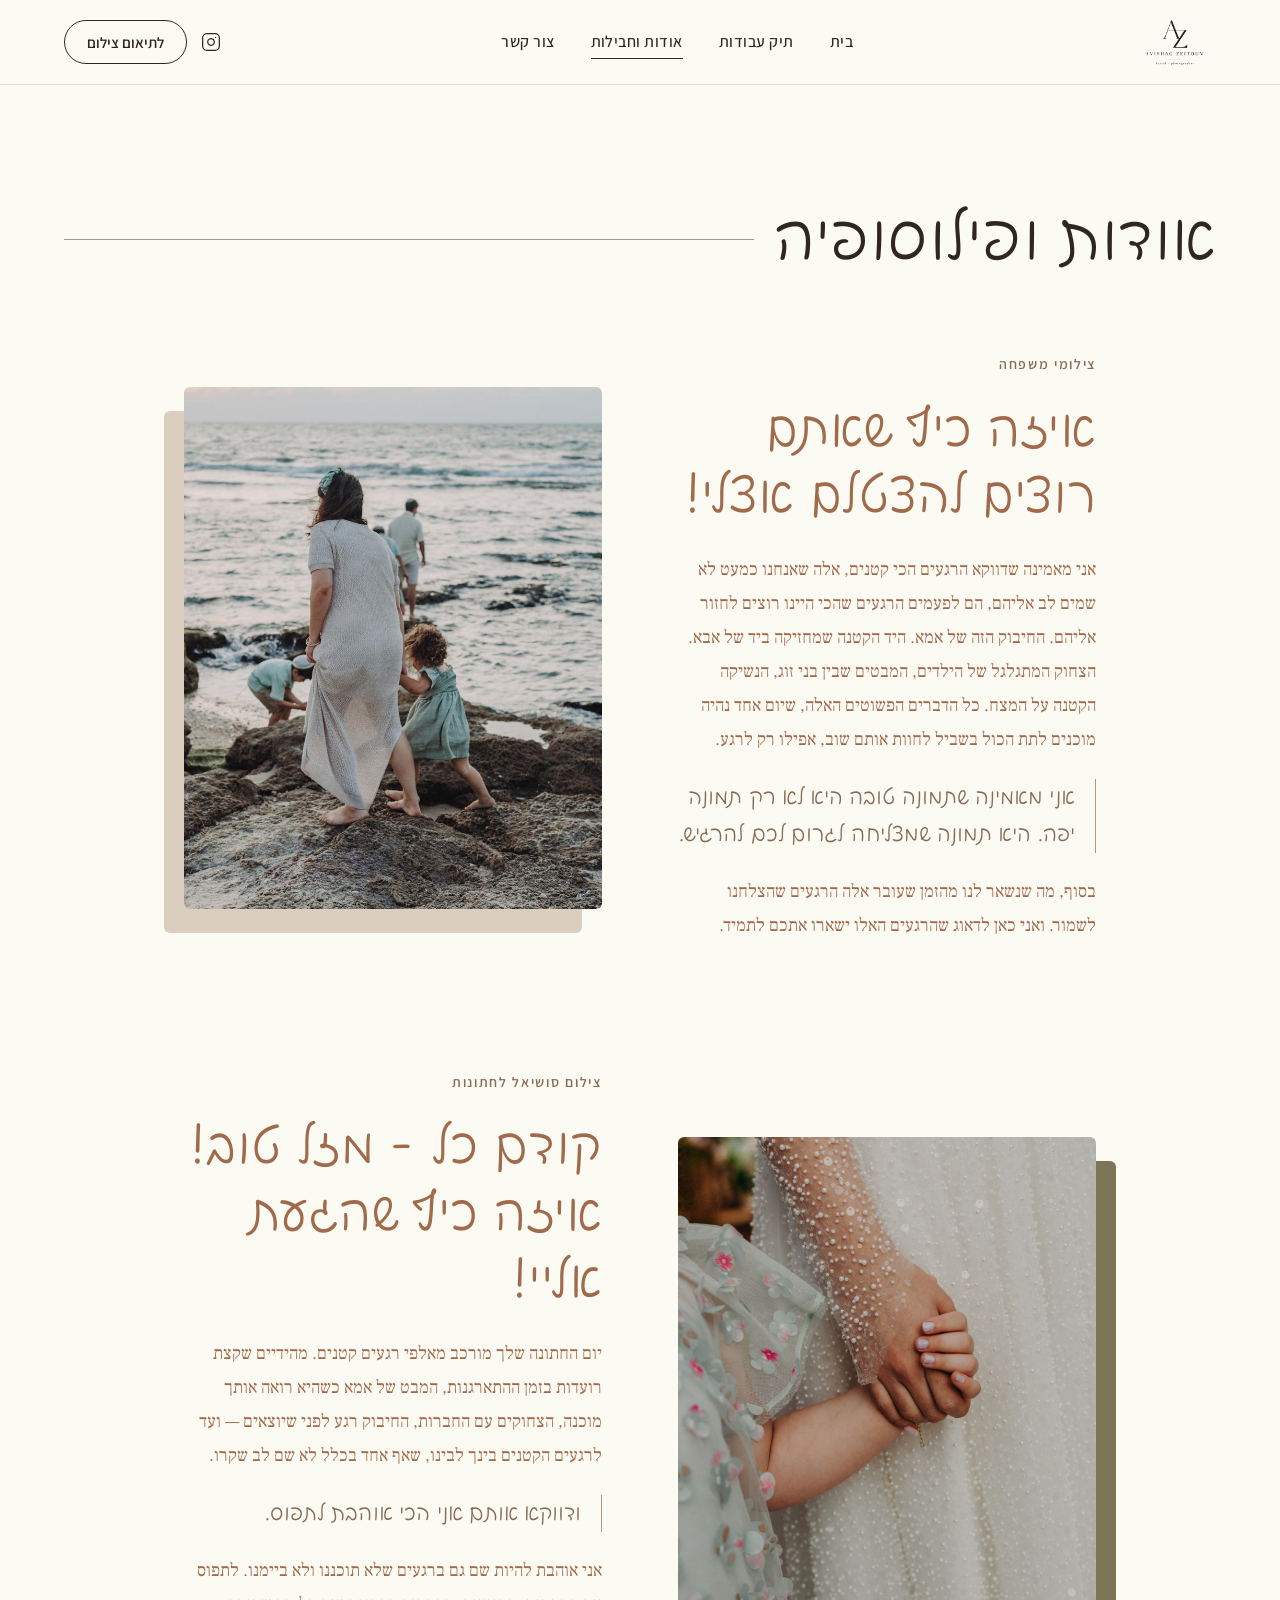
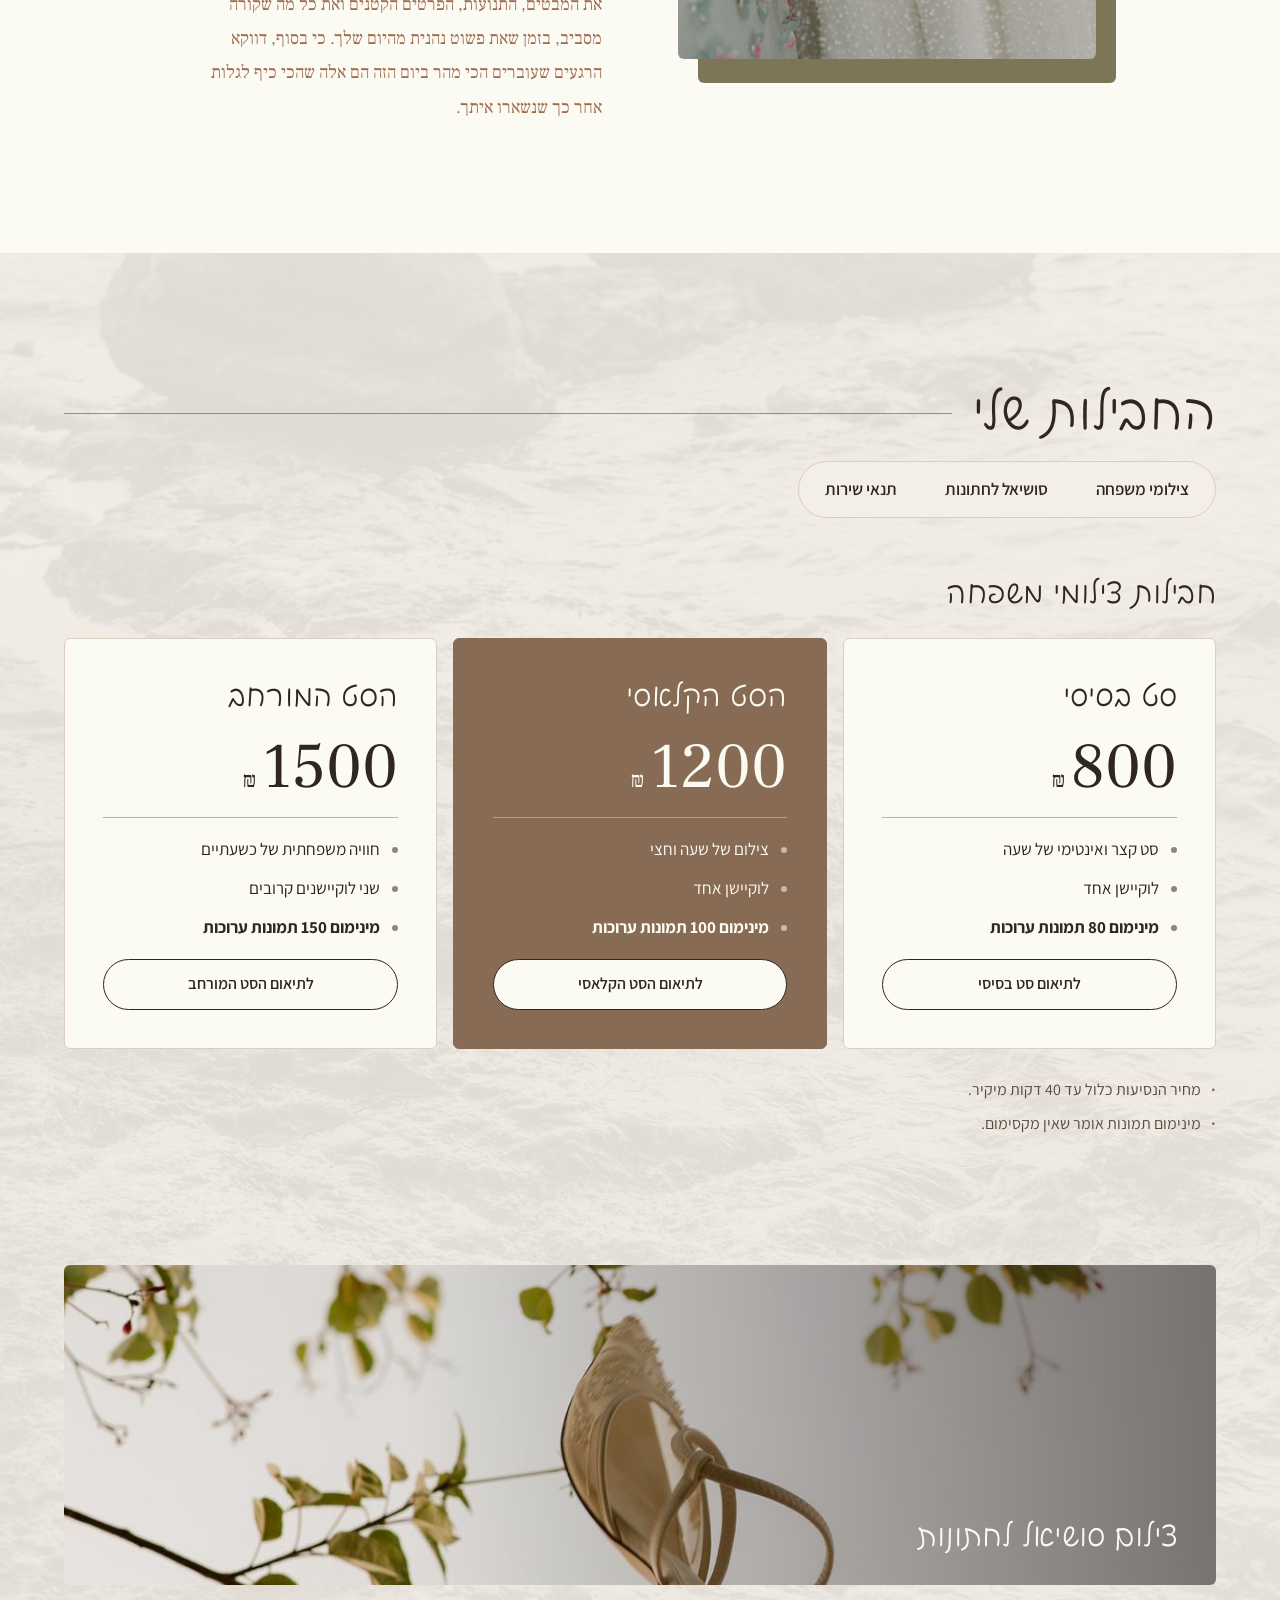
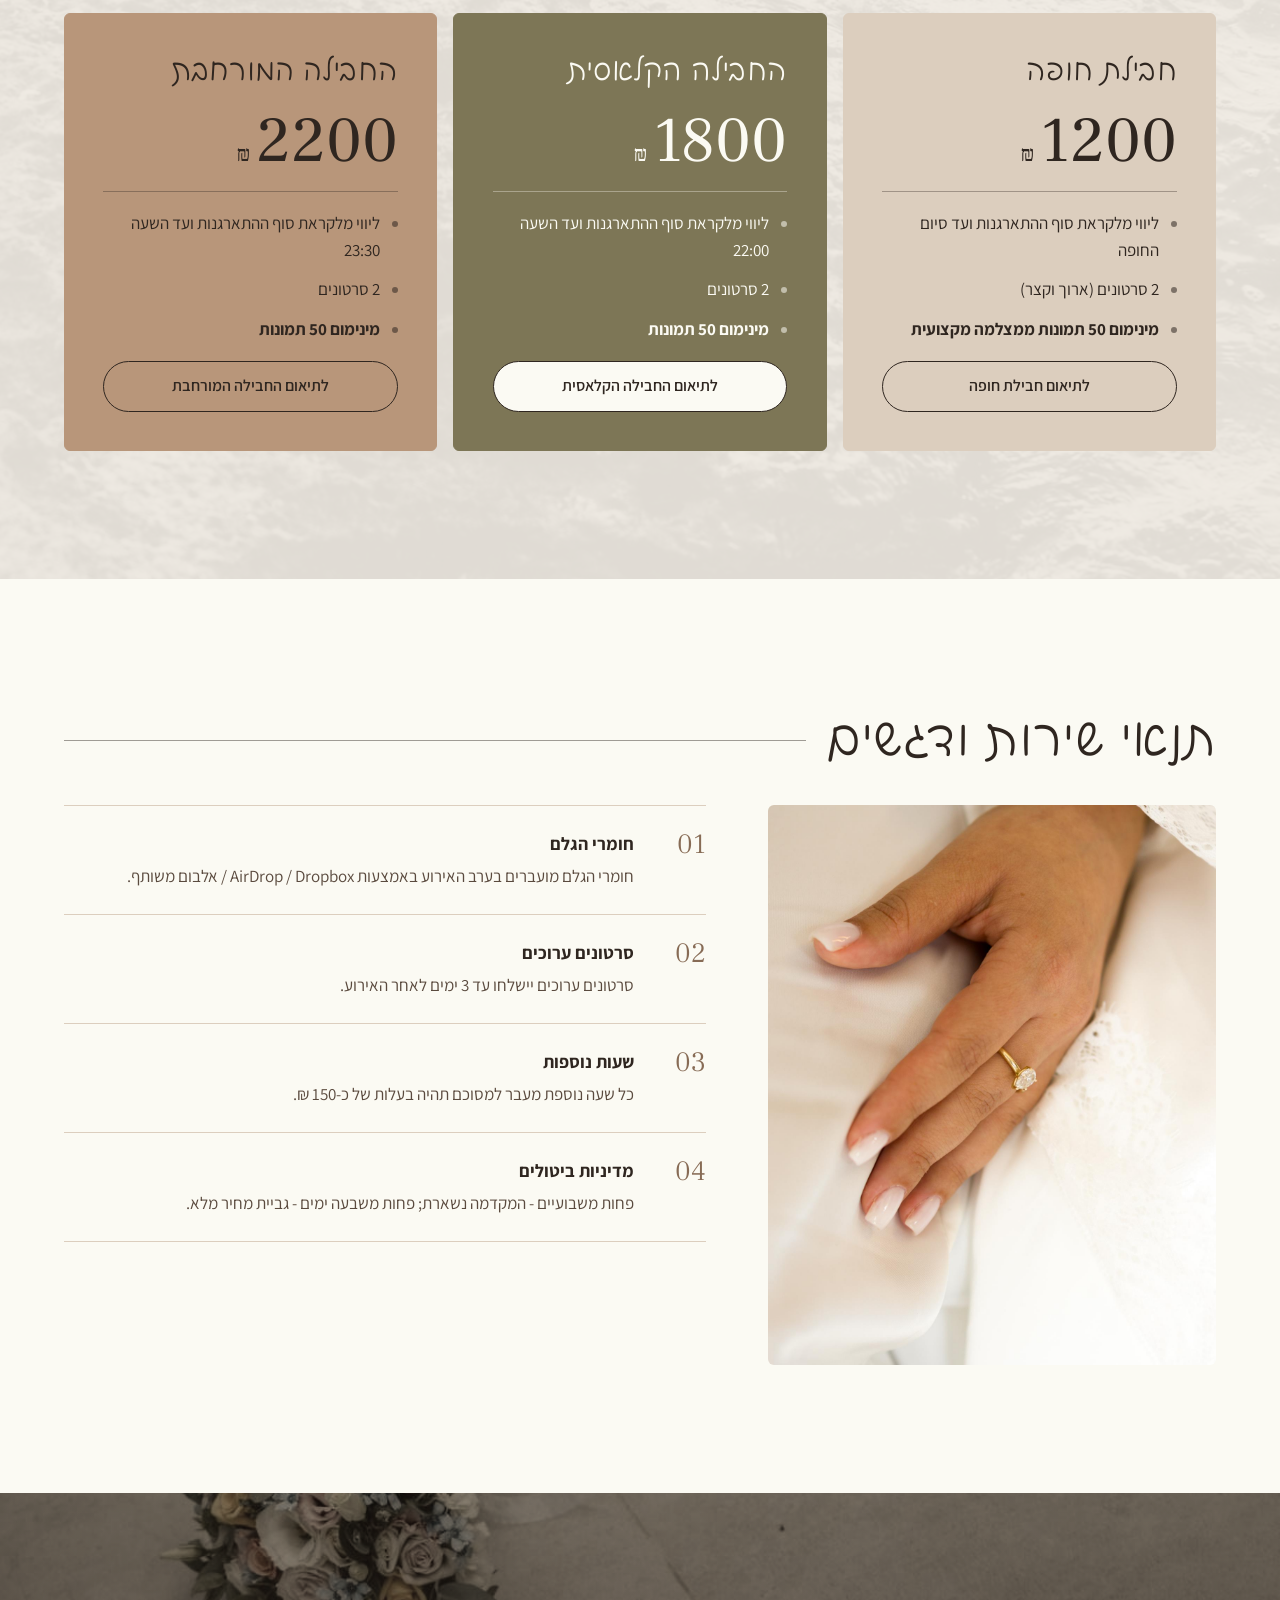
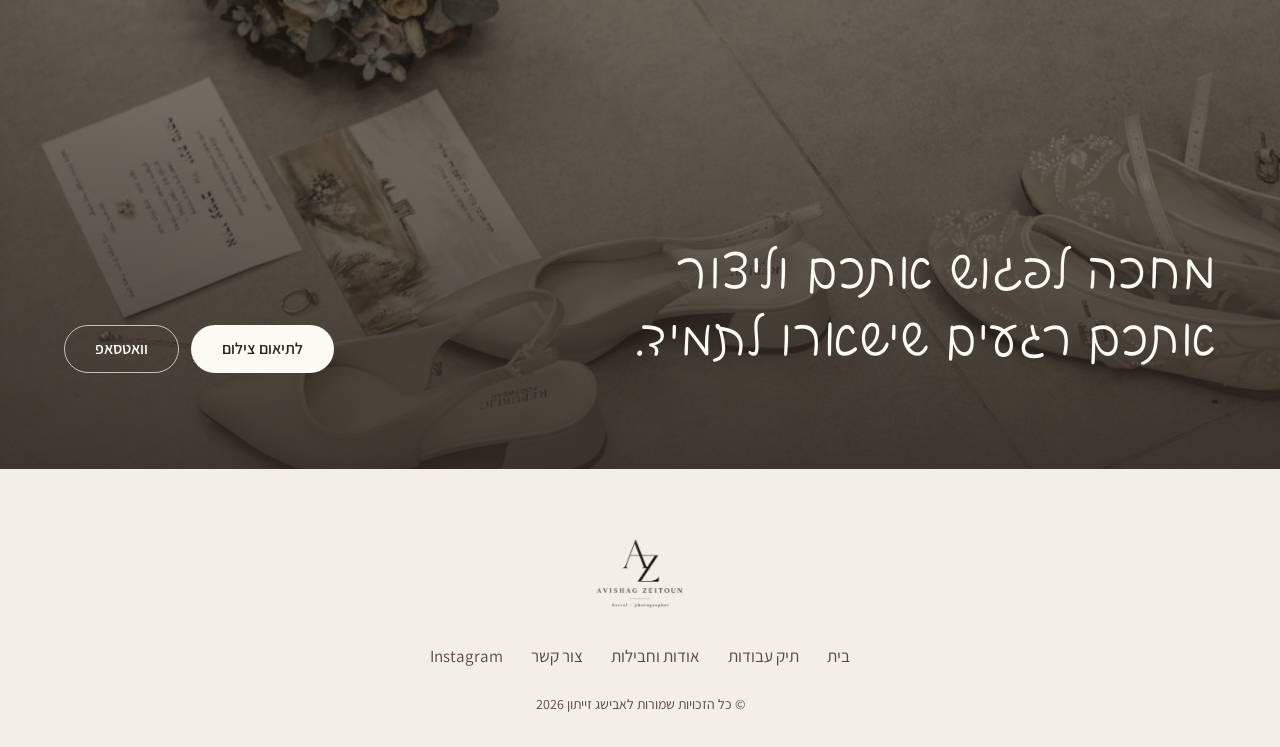
==== commit a87f8cd1: "Add new photos and update portfolio layout and functionality - Added multiple new image files to the" ====
--- a/about.html
+++ b/about.html
@@ -3,471 +3,389 @@
   <head>
     <meta charset="UTF-8" />
     <meta name="viewport" content="width=device-width, initial-scale=1.0" />
-    <title>אודות – Avishag Zeitoun</title>
+    <title>אודות וחבילות – Avishag Zeitoun</title>
+    <meta
+      name="description"
+      content="הפילוסופיה, חבילות צילומי משפחה וצילום סושיאל לחתונות, ותנאי השירות."
+    />
     <link rel="preconnect" href="https://fonts.googleapis.com" />
     <link rel="preconnect" href="https://fonts.gstatic.com" crossorigin />
     <link
-      href="https://fonts.googleapis.com/css2?family=EB+Garamond:ital,wght@0,400..800;1,400..800&family=Source+Sans+3:ital,wght@0,200..900;1,200..900&display=swap"
+      href="https://fonts.googleapis.com/css2?family=Assistant:wght@300..700&family=Frank+Ruhl+Libre:wght@300..700&family=Playpen+Sans+Hebrew:wght@300;400&display=swap"
       rel="stylesheet"
     />
     <link rel="stylesheet" href="css/style.css" />
-    <style>
-      .about-hero-grid {
-        display: grid;
-        grid-template-columns: 1fr;
-        gap: 48px;
-        align-items: center;
-      }
-      @media (min-width: 1024px) {
-        .about-hero-grid {
-          grid-template-columns: 6fr 5fr;
-          gap: 80px;
-        }
-      }
-      .portrait-wrap {
-        position: relative;
-      }
-      .portrait-deco {
-        position: absolute;
-        inset: -16px;
-        background: var(--clr-surface-alt);
-        z-index: -1;
-        transform: translate(16px, 32px);
-      }
-      .services-item {
-        border-bottom: 1px solid rgba(209, 196, 188, 0.4);
-        padding-bottom: 24px;
-        cursor: pointer;
-      }
-      .services-item-header {
-        display: flex;
-        justify-content: space-between;
-        align-items: center;
-      }
-      .services-item-desc {
-        font-family: var(--font-sans);
-        font-size: 15px;
-        color: var(--clr-on-surface-var);
-        margin-top: 12px;
-        max-height: 0;
-        overflow: hidden;
-        transition: max-height 0.5s ease;
-      }
-      .services-item:hover .services-item-desc {
-        max-height: 100px;
-      }
-      .detail-strip {
-        display: grid;
-        grid-template-columns: 1fr 1fr;
-        gap: 8px;
-      }
-      @media (min-width: 768px) {
-        .detail-strip {
-          grid-template-columns: 1fr 1fr 1fr;
-        }
-      }
-    </style>
   </head>
   <body>
-    <!-- Navigation -->
-    <nav id="main-nav" class="scrolled">
-      <div class="nav-inner">
-        <a class="nav-logo" href="index.html"
-          ><img id="nav-logo-img" src="" alt="Elite Captures"
-        /></a>
+    <!-- ── Navigation ─────────────────────────────────────────────────────── -->
+    <nav class="site-nav" aria-label="ניווט ראשי">
+      <div class="container nav-inner">
+        <a
+          class="nav-logo"
+          href="index.html"
+          aria-label="Avishag Zeitoun – דף הבית"
+        >
+          <img
+            class="logo-light"
+            src="page_pics/regular_logo.png"
+            alt="Avishag Zeitoun"
+          />
+          <img
+            class="logo-dark"
+            src="page_pics/logo_for_dark_background.png"
+            alt=""
+          />
+        </a>
         <ul class="nav-links">
           <li><a href="index.html">בית</a></li>
           <li><a href="portfolio.html">תיק עבודות</a></li>
-          <li><a href="about.html" class="active">אודות</a></li>
+          <li><a href="about.html" aria-current="page">אודות וחבילות</a></li>
           <li><a href="contact.html">צור קשר</a></li>
         </ul>
         <div class="nav-actions">
           <a
-            id="nav-ig"
+            class="nav-ig"
+            data-ig
             href="#"
             target="_blank"
             rel="noopener noreferrer"
             aria-label="Instagram"
-            class="nav-ig-link"
-          >
-            <svg
-              width="18"
-              height="18"
+            ><svg
+              width="20"
+              height="20"
               viewBox="0 0 24 24"
               fill="none"
               stroke="currentColor"
               stroke-width="1.5"
               stroke-linecap="round"
               stroke-linejoin="round"
+              aria-hidden="true"
             >
               <rect x="2" y="2" width="20" height="20" rx="5" ry="5" />
               <path d="M16 11.37A4 4 0 1 1 12.63 8 4 4 0 0 1 16 11.37z" />
-              <line x1="17.5" y1="6.5" x2="17.51" y2="6.5" />
-            </svg>
-          </a>
-          <button class="btn-book" data-open-modal>הזמן סשן</button>
-        </div>
-        <button id="hamburger-btn" class="nav-hamburger" aria-label="פתח תפריט">
-          <svg
-            width="24"
-            height="24"
-            viewBox="0 0 24 24"
-            fill="none"
-            stroke="currentColor"
-            stroke-width="1.5"
-            stroke-linecap="round"
+              <line x1="17.5" y1="6.5" x2="17.51" y2="6.5" /></svg
+          ></a>
+          <button class="btn" type="button" data-open-modal>
+            לתיאום צילום
+          </button>
+          <button
+            class="burger"
+            type="button"
+            data-drawer-open
+            aria-label="פתיחת תפריט"
           >
-            <line x1="3" y1="6" x2="21" y2="6" />
-            <line x1="3" y1="12" x2="21" y2="12" />
-            <line x1="3" y1="18" x2="21" y2="18" />
-          </svg>
-        </button>
+            <span></span><span></span>
+          </button>
+        </div>
       </div>
     </nav>
 
-    <!-- Mobile Drawer -->
-    <div id="mobile-drawer">
+    <div class="drawer" id="drawer" aria-hidden="true">
       <button
-        id="drawer-close"
-        class="nav-hamburger"
-        style="position: absolute; top: 20px; left: 24px"
-        aria-label="סגור"
+        class="drawer-close"
+        type="button"
+        data-drawer-close
+        aria-label="סגירה"
       >
-        <svg
-          width="24"
-          height="24"
-          viewBox="0 0 24 24"
-          fill="none"
-          stroke="currentColor"
-          stroke-width="1.5"
-          stroke-linecap="round"
+        ×
+      </button>
+      <a href="index.html">בית</a>
+      <a href="portfolio.html">תיק עבודות</a>
+      <a href="about.html" aria-current="page">אודות וחבילות</a>
+      <a href="contact.html">צור קשר</a>
+      <div class="drawer-bottom">
+        <button class="btn btn--ivory btn--block" type="button" data-open-modal>
+          לתיאום צילום
+        </button>
+        <a data-ig href="#" target="_blank" rel="noopener noreferrer"
+          >Instagram · @avishag_photographer__</a
         >
-          <line x1="18" y1="6" x2="6" y2="18" />
-          <line x1="6" y1="6" x2="18" y2="18" />
-        </svg>
-      </button>
-      <ul class="drawer-links">
-        <li><a href="index.html">בית</a></li>
-        <li><a href="portfolio.html">תיק עבודות</a></li>
-        <li><a href="about.html" class="active">אודות</a></li>
-        <li><a href="contact.html">צור קשר</a></li>
-      </ul>
-      <div class="drawer-bottom">
-        <button class="btn-book-full" data-open-modal>הזמן סשן</button>
-        <a
-          id="drawer-ig"
-          href="#"
-          target="_blank"
-          rel="noopener noreferrer"
-          class="drawer-ig"
-        >
-          <svg
-            width="20"
-            height="20"
-            viewBox="0 0 24 24"
-            fill="none"
-            stroke="currentColor"
-            stroke-width="1.5"
-            stroke-linecap="round"
-            stroke-linejoin="round"
-          >
-            <rect x="2" y="2" width="20" height="20" rx="5" ry="5" />
-            <path d="M16 11.37A4 4 0 1 1 12.63 8 4 4 0 0 1 16 11.37z" />
-            <line x1="17.5" y1="6.5" x2="17.51" y2="6.5" />
-          </svg>
-          <span style="font-family: var(--font-sans); font-size: 16px"
-            >Instagram</span
-          >
-        </a>
       </div>
     </div>
 
-    <main style="padding-top: 96px; padding-bottom: 128px">
-      <!-- ── Hero: Story ─────────────────────────────────────────────────────── -->
-      <section style="padding-block: clamp(60px, 10vw, 120px)">
-        <div class="section-inner">
-          <div class="about-hero-grid">
-            <!-- Portrait (appears first visually = right in RTL at desktop) -->
-            <div class="portrait-wrap reveal" style="order: 1">
-              <div class="portrait-deco"></div>
+    <main>
+      <section class="page-head">
+        <div class="container">
+          <div class="rule-title"><h1 class="script">אודות ופילוסופיה</h1></div>
+        </div>
+      </section>
+
+      <!-- ── Vision ────────────────────────────────────────────────────────── -->
+      <section class="section" style="padding-top: 0">
+        <div class="container container--narrow">
+          <div class="vision">
+            <div class="vision__text reveal">
+              <span class="eyebrow">צילומי משפחה</span>
+              <h2 class="h-section">איזה כיף שאתם רוצים להצטלם אצלי!</h2>
+              <p class="story">
+                אני מאמינה שדווקא הרגעים הכי קטנים, אלה שאנחנו כמעט לא שמים לב
+                אליהם, הם לפעמים הרגעים שהכי היינו רוצים לחזור אליהם. החיבוק הזה
+                של אמא. היד הקטנה שמחזיקה ביד של אבא. הצחוק המתגלגל של הילדים,
+                המבטים שבין בני זוג, הנשיקה הקטנה על המצח. כל הדברים הפשוטים
+                האלה, שיום אחד נהיה מוכנים לתת הכול בשביל לחוות אותם שוב, אפילו
+                רק לרגע.
+              </p>
+              <p class="vision__pull">
+                אני מאמינה שתמונה טובה היא לא רק תמונה יפה. היא תמונה שמצליחה
+                לגרום לכם להרגיש.
+              </p>
+              <p class="story">
+                בסוף, מה שנשאר לנו מהזמן שעובר אלה הרגעים שהצלחנו לשמור. ואני
+                כאן לדאוג שהרגעים האלו ישארו אתכם לתמיד.
+              </p>
+            </div>
+            <figure class="vision__photo reveal">
               <img
-                src="https://lh3.googleusercontent.com/aida-public/[base64]"
-                alt="פורטרט הצלמת"
+                src="page_pics/photo-13.jpg"
+                alt="אמא ופעוטה הולכות על הסלעים מול הים"
                 loading="lazy"
-                style="
-                  width: 100%;
-                  height: auto;
-                  aspect-ratio: 3/4;
-                  object-fit: cover;
-                  display: block;
-                "
               />
+            </figure>
+          </div>
+
+          <div class="vision vision--wedding">
+            <div class="vision__text reveal">
+              <span class="eyebrow">צילום סושיאל לחתונות</span>
+              <h2 class="h-section">קודם כל - מזל טוב! איזה כיף שהגעת אליי!</h2>
+              <p class="story">
+                יום החתונה שלך מורכב מאלפי רגעים קטנים. מהידיים שקצת רועדות בזמן
+                ההתארגנות, המבט של אמא כשהיא רואה אותך מוכנה, הצחוקים עם החברות,
+                החיבוק רגע לפני שיוצאים — ועד לרגעים הקטנים בינך לבינו, שאף אחד
+                בכלל לא שם לב שקרו.
+              </p>
+              <p class="vision__pull">ודווקא אותם אני הכי אוהבת לתפוס.</p>
+              <p class="story">
+                אני אוהבת להיות שם גם ברגעים שלא תוכננו ולא ביימנו. לתפוס את
+                המבטים, התנועות, הפרטים הקטנים ואת כל מה שקורה מסביב, בזמן שאת
+                פשוט נהנית מהיום שלך. כי בסוף, דווקא הרגעים שעוברים הכי מהר ביום
+                הזה הם אלה שהכי כיף לגלות אחר כך שנשארו איתך.
+              </p>
             </div>
-            <!-- Text -->
-            <div
-              class="reveal"
-              style="
-                order: 2;
-                display: flex;
-                flex-direction: column;
-                gap: 28px;
-                transition-delay: 200ms;
-              "
-            >
-              <span class="section-label" style="margin-bottom: 0">האמנית</span>
-              <h1
-                style="
-                  font-family: var(--font-serif);
-                  font-size: clamp(36px, 5.5vw, 64px);
-                  letter-spacing: -0.02em;
-                  color: var(--clr-primary);
-                  margin: 0;
-                  line-height: 1.1;
-                "
-              >
-                הסיפור שמאחורי העדשה.
-              </h1>
-              <div
-                style="
-                  display: flex;
-                  flex-direction: column;
-                  gap: 20px;
-                  font-family: var(--font-sans);
-                  font-size: 17px;
-                  color: var(--clr-on-surface-var);
-                  line-height: 1.7;
-                "
-              >
-                <p style="margin: 0">
-                  צילום עבורי הוא לא רק תיעוד רגעים, הוא לכידת המהות השקטה של
-                  הנוכחות. כל פריים הוא שיר אילם, חיפוש אחר האור המדויק שחושף את
-                  האמת הפנימית.
+            <figure class="vision__photo reveal">
+              <img
+                src="page_pics/photo-17.jpg"
+                alt="כלה מחזיקה יד של ילדה"
+                loading="lazy"
+              />
+            </figure>
+          </div>
+        </div>
+      </section>
+
+      <!-- ── Packages ──────────────────────────────────────────────────────── -->
+      <section class="section section--paper section--texture" id="packages">
+        <div
+          class="bg-photo bg-photo--texture"
+          style="background-image: url(page_pics/photo-1.jpg)"
+          aria-hidden="true"
+        ></div>
+        <div class="container">
+          <div class="pricing-head reveal">
+            <div class="rule-title"><h2 class="h-section">החבילות שלי</h2></div>
+            <nav class="jump" aria-label="מעבר לחבילות">
+              <a href="#family-packages">צילומי משפחה</a>
+              <a href="#wedding-packages">סושיאל לחתונות</a>
+              <a href="#terms">תנאי שירות</a>
+            </nav>
+          </div>
+
+          <div id="family-packages" style="scroll-margin-top: 110px">
+            <h3 class="h-card" style="margin-bottom: 24px">
+              חבילות צילומי משפחה
+            </h3>
+            <div class="price-grid">
+              <article class="price-card reveal">
+                <h3 class="price-card__tier">סט בסיסי</h3>
+                <p class="price-card__price">
+                  <span class="num">800</span><span class="cur">₪</span>
                 </p>
-                <p style="margin: 0">
-                  אני מאמינה ביופי של פשטות, בכוחו של המינימליזם להעצים את הרגש.
-                  הגישה העריכתית שלי שואבת השראה מציור קלאסי — קומפוזיציות נקיות
-                  וגוונים חמים שמרגישים אל-זמניים.
+                <hr class="price-card__rule" />
+                <ul class="price-card__list">
+                  <li>סט קצר ואינטימי של שעה</li>
+                  <li>לוקיישן אחד</li>
+                  <li><strong>מינימום 80 תמונות ערוכות</strong></li>
+                </ul>
+                <button
+                  class="btn btn--line btn--block"
+                  type="button"
+                  data-open-modal
+                  data-session="family"
+                >
+                  לתיאום סט בסיסי
+                </button>
+              </article>
+              <article class="price-card price-card--featured reveal">
+                <h3 class="price-card__tier">הסט הקלאסי</h3>
+                <p class="price-card__price">
+                  <span class="num">1200</span><span class="cur">₪</span>
                 </p>
+                <hr class="price-card__rule" />
+                <ul class="price-card__list">
+                  <li>צילום של שעה וחצי</li>
+                  <li>לוקיישן אחד</li>
+                  <li><strong>מינימום 100 תמונות ערוכות</strong></li>
+                </ul>
+                <button
+                  class="btn btn--line btn--block"
+                  type="button"
+                  data-open-modal
+                  data-session="family"
+                >
+                  לתיאום הסט הקלאסי
+                </button>
+              </article>
+              <article class="price-card reveal">
+                <h3 class="price-card__tier">הסט המורחב</h3>
+                <p class="price-card__price">
+                  <span class="num">1500</span><span class="cur">₪</span>
+                </p>
+                <hr class="price-card__rule" />
+                <ul class="price-card__list">
+                  <li>חוויה משפחתית של כשעתיים</li>
+                  <li>שני לוקיישנים קרובים</li>
+                  <li><strong>מינימום 150 תמונות ערוכות</strong></li>
+                </ul>
+                <button
+                  class="btn btn--line btn--block"
+                  type="button"
+                  data-open-modal
+                  data-session="family"
+                >
+                  לתיאום הסט המורחב
+                </button>
+              </article>
+            </div>
+            <div class="notes">
+              <p>מחיר הנסיעות כלול עד 40 דקות מיקיר.</p>
+              <p>מינימום תמונות אומר שאין מקסימום.</p>
+            </div>
+          </div>
+
+          <div
+            id="wedding-packages"
+            style="margin-top: var(--section); scroll-margin-top: 110px"
+          >
+            <figure class="banner reveal">
+              <img
+                src="page_pics/photo-21.jpg"
+                alt="נעלי כלה תלויות על ענף"
+                loading="lazy"
+              />
+              <figcaption class="h-card">צילום סושיאל לחתונות</figcaption>
+            </figure>
+            <div class="price-grid">
+              <article class="price-card price-card--sand reveal">
+                <h3 class="price-card__tier">חבילת חופה</h3>
+                <p class="price-card__price">
+                  <span class="num">1200</span><span class="cur">₪</span>
+                </p>
+                <hr class="price-card__rule" />
+                <ul class="price-card__list">
+                  <li>ליווי מלקראת סוף ההתארגנות ועד סיום החופה</li>
+                  <li>2 סרטונים (ארוך וקצר)</li>
+                  <li><strong>מינימום 50 תמונות ממצלמה מקצועית</strong></li>
+                </ul>
+                <button
+                  class="btn btn--line btn--block"
+                  type="button"
+                  data-open-modal
+                  data-session="wedding"
+                >
+                  לתיאום חבילת חופה
+                </button>
+              </article>
+              <article class="price-card price-card--olive reveal">
+                <h3 class="price-card__tier">החבילה הקלאסית</h3>
+                <p class="price-card__price">
+                  <span class="num">1800</span><span class="cur">₪</span>
+                </p>
+                <hr class="price-card__rule" />
+                <ul class="price-card__list">
+                  <li>ליווי מלקראת סוף ההתארגנות ועד השעה 22:00</li>
+                  <li>2 סרטונים</li>
+                  <li><strong>מינימום 50 תמונות</strong></li>
+                </ul>
+                <button
+                  class="btn btn--line btn--block"
+                  type="button"
+                  data-open-modal
+                  data-session="wedding"
+                >
+                  לתיאום החבילה הקלאסית
+                </button>
+              </article>
+              <article class="price-card price-card--caramel reveal">
+                <h3 class="price-card__tier">החבילה המורחבת</h3>
+                <p class="price-card__price">
+                  <span class="num">2200</span><span class="cur">₪</span>
+                </p>
+                <hr class="price-card__rule" />
+                <ul class="price-card__list">
+                  <li>ליווי מלקראת סוף ההתארגנות ועד השעה 23:30</li>
+                  <li>2 סרטונים</li>
+                  <li><strong>מינימום 50 תמונות</strong></li>
+                </ul>
+                <button
+                  class="btn btn--line btn--block"
+                  type="button"
+                  data-open-modal
+                  data-session="wedding"
+                >
+                  לתיאום החבילה המורחבת
+                </button>
+              </article>
+            </div>
+          </div>
+        </div>
+      </section>
+
+      <!-- ── Terms ─────────────────────────────────────────────────────────── -->
+      <section class="section" id="terms" style="scroll-margin-top: 80px">
+        <div class="container">
+          <div class="rule-title reveal" style="margin-bottom: 32px">
+            <h2 class="h-section">תנאי שירות ודגשים</h2>
+          </div>
+          <div class="terms-layout">
+            <figure class="side-visual reveal">
+              <img
+                src="page_pics/photo-16.jpg"
+                alt="יד כלה עם טבעת אירוסין"
+                loading="lazy"
+              />
+            </figure>
+            <div class="terms reveal">
+              <div class="term">
+                <span class="term__num">01</span>
+                <div>
+                  <h3>חומרי הגלם</h3>
+                  <p>
+                    חומרי הגלם מועברים בערב האירוע באמצעות AirDrop / Dropbox /
+                    אלבום משותף.
+                  </p>
+                </div>
               </div>
-              <div>
-                <img
-                  src="https://lh3.googleusercontent.com/aida-public/[base64]"
-                  alt="חתימה"
-                  loading="lazy"
-                  style="height: 56px; width: auto; opacity: 0.75"
-                />
+              <div class="term">
+                <span class="term__num">02</span>
+                <div>
+                  <h3>סרטונים ערוכים</h3>
+                  <p>סרטונים ערוכים יישלחו עד 3 ימים לאחר האירוע.</p>
+                </div>
               </div>
-            </div>
-          </div>
-        </div>
-      </section>
-
-      <!-- ── Approach & Services ─────────────────────────────────────────────── -->
-      <section style="padding-block: clamp(40px, 6vw, 80px)">
-        <div class="section-inner">
-          <div
-            style="
-              background: var(--clr-surface-alt);
-              padding: clamp(32px, 5vw, 96px);
-            "
-          >
-            <div style="display: grid; grid-template-columns: 1fr; gap: 64px">
-              <!-- Approach -->
-              <div class="reveal">
-                <span class="section-label">הגישה שלי</span>
-                <h2
-                  style="
-                    font-family: var(--font-serif);
-                    font-size: clamp(24px, 3vw, 32px);
-                    color: var(--clr-primary);
-                    margin: 0 0 24px;
-                  "
-                >
-                  אינטימיות מעוצבת.
-                </h2>
-                <p
-                  style="
-                    font-family: var(--font-sans);
-                    font-size: 16px;
-                    color: var(--clr-on-surface-var);
-                    line-height: 1.7;
-                    margin: 0 0 24px;
-                  "
-                >
-                  אני ניגשת לכל סשן כפרויקט אמנותי ייחודי. אנחנו מתחילים בהבנת
-                  החזון שלכם, וממשיכים בתהליך מוקפד של בחירת לוקיישנים, תאורה
-                  וסטיילינג. המטרה היא ליצור סביבה טבעית המאפשרת לכם להיות אתם.
-                </p>
-                <ul
-                  style="
-                    list-style: none;
-                    padding: 0;
-                    margin: 0;
-                    display: flex;
-                    flex-direction: column;
-                    gap: 12px;
-                  "
-                >
-                  <li
-                    style="
-                      display: flex;
-                      align-items: center;
-                      gap: 12px;
-                      font-family: var(--font-sans);
-                      font-size: 16px;
-                      color: var(--clr-on-surface-var);
-                    "
-                  >
-                    <span
-                      style="
-                        width: 6px;
-                        height: 6px;
-                        border-radius: 50%;
-                        background: var(--clr-secondary);
-                        flex-shrink: 0;
-                      "
-                    ></span
-                    >פגישת קונספט מקדימה
-                  </li>
-                  <li
-                    style="
-                      display: flex;
-                      align-items: center;
-                      gap: 12px;
-                      font-family: var(--font-sans);
-                      font-size: 16px;
-                      color: var(--clr-on-surface-var);
-                    "
-                  >
-                    <span
-                      style="
-                        width: 6px;
-                        height: 6px;
-                        border-radius: 50%;
-                        background: var(--clr-secondary);
-                        flex-shrink: 0;
-                      "
-                    ></span
-                    >הכוונה טבעית במהלך הצילום
-                  </li>
-                  <li
-                    style="
-                      display: flex;
-                      align-items: center;
-                      gap: 12px;
-                      font-family: var(--font-sans);
-                      font-size: 16px;
-                      color: var(--clr-on-surface-var);
-                    "
-                  >
-                    <span
-                      style="
-                        width: 6px;
-                        height: 6px;
-                        border-radius: 50%;
-                        background: var(--clr-secondary);
-                        flex-shrink: 0;
-                      "
-                    ></span
-                    >עריכה קפדנית בסגנון פילם
-                  </li>
-                </ul>
+              <div class="term">
+                <span class="term__num">03</span>
+                <div>
+                  <h3>שעות נוספות</h3>
+                  <p>כל שעה נוספת מעבר למסוכם תהיה בעלות של כ-150 ₪.</p>
+                </div>
               </div>
-              <!-- Services -->
-              <div class="reveal" style="transition-delay: 200ms">
-                <span class="section-label">שירותים</span>
-                <div style="display: flex; flex-direction: column; gap: 24px">
-                  <div class="services-item">
-                    <div class="services-item-header">
-                      <h3
-                        style="
-                          font-family: var(--font-serif);
-                          font-size: 24px;
-                          color: var(--clr-primary);
-                          margin: 0;
-                          transition: color 0.3s;
-                        "
-                        onmouseover="this.style.color = 'var(--clr-secondary)'"
-                        onmouseout="this.style.color = 'var(--clr-primary)'"
-                      >
-                        פורטרט אישי
-                      </h3>
-                      <svg
-                        width="20"
-                        height="20"
-                        viewBox="0 0 24 24"
-                        fill="none"
-                        stroke="currentColor"
-                        stroke-width="1.5"
-                        stroke-linecap="round"
-                        style="color: var(--clr-outline)"
-                      >
-                        <path d="M19 12H5M12 19l-7-7 7-7" />
-                      </svg>
-                    </div>
-                    <p class="services-item-desc">
-                      סשן אינטימי המתמקד בהבעה האישית שלך. מתאים לאמנים, אנשי
-                      עסקים וכל מי שמחפש תיעוד עמוק של עצמו.
-                    </p>
-                  </div>
-                  <div class="services-item">
-                    <div class="services-item-header">
-                      <h3
-                        style="
-                          font-family: var(--font-serif);
-                          font-size: 24px;
-                          color: var(--clr-primary);
-                          margin: 0;
-                          transition: color 0.3s;
-                        "
-                        onmouseover="this.style.color = 'var(--clr-secondary)'"
-                        onmouseout="this.style.color = 'var(--clr-primary)'"
-                      >
-                        זוגיות ומשפחה
-                      </h3>
-                      <svg
-                        width="20"
-                        height="20"
-                        viewBox="0 0 24 24"
-                        fill="none"
-                        stroke="currentColor"
-                        stroke-width="1.5"
-                        stroke-linecap="round"
-                        style="color: var(--clr-outline)"
-                      >
-                        <path d="M19 12H5M12 19l-7-7 7-7" />
-                      </svg>
-                    </div>
-                  </div>
-                  <div class="services-item">
-                    <div class="services-item-header">
-                      <h3
-                        style="
-                          font-family: var(--font-serif);
-                          font-size: 24px;
-                          color: var(--clr-primary);
-                          margin: 0;
-                          transition: color 0.3s;
-                        "
-                        onmouseover="this.style.color = 'var(--clr-secondary)'"
-                        onmouseout="this.style.color = 'var(--clr-primary)'"
-                      >
-                        אדיטוריאל ואופנה
-                      </h3>
-                      <svg
-                        width="20"
-                        height="20"
-                        viewBox="0 0 24 24"
-                        fill="none"
-                        stroke="currentColor"
-                        stroke-width="1.5"
-                        stroke-linecap="round"
-                        style="color: var(--clr-outline)"
-                      >
-                        <path d="M19 12H5M12 19l-7-7 7-7" />
-                      </svg>
-                    </div>
-                  </div>
+              <div class="term">
+                <span class="term__num">04</span>
+                <div>
+                  <h3>מדיניות ביטולים</h3>
+                  <p>
+                    פחות משבועיים - המקדמה נשארת; פחות משבעה ימים - גביית מחיר
+                    מלא.
+                  </p>
                 </div>
               </div>
             </div>
@@ -475,256 +393,168 @@
         </div>
       </section>
 
-      <!-- ── Detail image strip ────────────────────────────────────────────── -->
-      <section class="reveal" style="padding-block: 40px 0">
-        <div class="section-inner">
-          <div class="detail-strip">
-            <div style="overflow: hidden">
-              <img
-                loading="lazy"
-                src="https://lh3.googleusercontent.com/aida-public/[base64]"
-                alt="מצלמת פילם"
-                style="
-                  width: 100%;
-                  height: 220px;
-                  object-fit: cover;
-                  transition: transform 1s ease;
-                  display: block;
-                "
-                onmouseover="this.style.transform = 'scale(1.06)'"
-                onmouseout="this.style.transform = 'scale(1)'"
-              />
-            </div>
-            <div style="overflow: hidden; display: none" class="md-show">
-              <img
-                loading="lazy"
-                src="https://lh3.googleusercontent.com/aida-public/[base64]"
-                alt="צלליות"
-                style="
-                  width: 100%;
-                  height: 220px;
-                  object-fit: cover;
-                  transition: transform 1s ease;
-                  display: block;
-                "
-                onmouseover="this.style.transform = 'scale(1.06)'"
-                onmouseout="this.style.transform = 'scale(1)'"
-              />
-            </div>
-            <div style="overflow: hidden">
-              <img
-                loading="lazy"
-                src="https://lh3.googleusercontent.com/aida-public/[base64]"
-                alt="פרח יבש"
-                style="
-                  width: 100%;
-                  height: 220px;
-                  object-fit: cover;
-                  transition: transform 1s ease;
-                  display: block;
-                "
-                onmouseover="this.style.transform = 'scale(1.06)'"
-                onmouseout="this.style.transform = 'scale(1)'"
-              />
-            </div>
+      <section class="cta" id="contact-cta">
+        <img
+          class="cta__img"
+          src="page_pics/photo-19.jpg"
+          alt=""
+          loading="lazy"
+        />
+        <div class="cta__shade"></div>
+        <div class="container cta__inner">
+          <h2 class="h-section">
+            מחכה לפגוש אתכם וליצור אתכם רגעים שישארו לתמיד.
+          </h2>
+          <div class="btn-row">
+            <button class="btn btn--ivory" type="button" data-open-modal>
+              לתיאום צילום
+            </button>
+            <a
+              class="btn btn--ghost"
+              data-wa
+              href="#"
+              target="_blank"
+              rel="noopener noreferrer"
+              >וואטסאפ</a
+            >
           </div>
         </div>
       </section>
     </main>
 
-    <!-- Footer -->
+    <!-- ── Footer ─────────────────────────────────────────────────────────── -->
     <footer class="site-footer">
-      <a class="footer-logo" href="index.html"
-        ><img id="footer-logo-img" src="" alt="Elite Captures"
+      <a href="index.html"
+        ><img src="page_pics/regular_logo.png" alt="Avishag Zeitoun"
       /></a>
       <ul class="footer-nav">
         <li><a href="index.html">בית</a></li>
         <li><a href="portfolio.html">תיק עבודות</a></li>
-        <li><a href="about.html">אודות</a></li>
+        <li><a href="about.html">אודות וחבילות</a></li>
         <li><a href="contact.html">צור קשר</a></li>
+        <li>
+          <a data-ig href="#" target="_blank" rel="noopener noreferrer"
+            >Instagram</a
+          >
+        </li>
       </ul>
-      <div class="footer-ig-row">
-        <a
-          id="footer-ig"
-          href="#"
-          target="_blank"
-          rel="noopener noreferrer"
-          aria-label="Instagram"
-          class="footer-ig-btn"
-        >
-          <svg
-            width="16"
-            height="16"
-            viewBox="0 0 24 24"
-            fill="none"
-            stroke="currentColor"
-            stroke-width="1.5"
-            stroke-linecap="round"
-            stroke-linejoin="round"
-          >
-            <rect x="2" y="2" width="20" height="20" rx="5" ry="5" />
-            <path d="M16 11.37A4 4 0 1 1 12.63 8 4 4 0 0 1 16 11.37z" />
-            <line x1="17.5" y1="6.5" x2="17.51" y2="6.5" />
-          </svg>
-        </a>
-        <span class="footer-ig-label">Instagram</span>
-      </div>
-
       <p class="footer-copy">
-        © כל הזכויות שמורות לאבישג זייתון <span id="year"></span>.
+        © כל הזכויות שמורות לאבישג זייתון <span data-year></span>
       </p>
     </footer>
 
-    <!-- Booking Modal -->
-    <div id="booking-modal" role="dialog" aria-modal="true">
-      <div class="modal-backdrop"></div>
-      <div class="modal-panel">
-        <button id="modal-close" class="modal-close" aria-label="סגור">
-          <svg
-            width="20"
-            height="20"
-            viewBox="0 0 24 24"
-            fill="none"
-            stroke="currentColor"
-            stroke-width="1.5"
-            stroke-linecap="round"
-          >
-            <line x1="18" y1="6" x2="6" y2="18" />
-            <line x1="6" y1="6" x2="18" y2="18" />
-          </svg>
+    <!-- ── Booking modal ──────────────────────────────────────────────────── -->
+    <div
+      class="modal"
+      id="booking-modal"
+      role="dialog"
+      aria-modal="true"
+      aria-labelledby="modal-title"
+    >
+      <div class="modal__backdrop" data-close-modal></div>
+      <div class="modal__panel">
+        <button
+          class="modal__close"
+          type="button"
+          data-close-modal
+          aria-label="סגירה"
+        >
+          ×
         </button>
-        <h2 class="modal-title">הזמן סשן</h2>
-        <div id="modal-form">
-          <div class="step-dots">
-            <div class="step-dot active"></div>
-            <div class="step-dot"></div>
-          </div>
-          <div id="modal-form-step1" class="form-step">
-            <p
+        <h2 class="h-card modal__title" id="modal-title">בואו נדבר</h2>
+        <div class="booking" id="modal-form" data-booking>
+          <div class="steps" aria-hidden="true"><span></span><span></span></div>
+          <div class="form-step" data-step="1">
+            <p class="form-step__title">איזה צילום מעניין אתכם?</p>
+            <button type="button" class="session" data-session="family">
+              <span
+                ><strong>צילומי משפחה</strong
+                ><small>800 / 1200 / 1500 ₪</small></span
+              ><span aria-hidden="true">←</span>
+            </button>
+            <button type="button" class="session" data-session="wedding">
+              <span
+                ><strong>צילום סושיאל לחתונה</strong
+                ><small>1200 / 1800 / 2200 ₪</small></span
+              ><span aria-hidden="true">←</span>
+            </button>
+            <button type="button" class="session" data-session="pre-event">
+              <span
+                ><strong>בוק לפני האירוע</strong><small>צילום זוגי</small></span
+              ><span aria-hidden="true">←</span>
+            </button>
+            <button type="button" class="session" data-session="bar-mitzvah">
+              <span
+                ><strong>בר / בת מצווה</strong
+                ><small>חגיגה משפחתית</small></span
+              ><span aria-hidden="true">←</span>
+            </button>
+          </div>
+          <div class="form-step" data-step="2">
+            <p class="form-picked"></p>
+            <form>
+              <div class="field-row">
+                <input
+                  class="field"
+                  name="name"
+                  required
+                  placeholder="שם מלא *"
+                  autocomplete="name"
+                />
+                <input
+                  class="field"
+                  name="phone"
+                  type="tel"
+                  required
+                  placeholder="טלפון *"
+                  autocomplete="tel"
+                />
+              </div>
+              <input
+                class="field"
+                name="date"
+                type="date"
+                aria-label="תאריך מועדף"
+              />
+              <textarea
+                class="field"
+                name="message"
+                rows="3"
+                placeholder="ספרו לי קצת עליכם…"
+              ></textarea>
+              <button
+                class="btn btn--cocoa btn--block"
+                type="submit"
+                style="margin-top: 16px"
+              >
+                שליחה בוואטסאפ
+              </button>
+            </form>
+            <button type="button" class="form-back">→ חזרה</button>
+          </div>
+          <div class="form-success" data-step="done">
+            <p class="h-card">ההודעה מוכנה בוואטסאפ!</p>
+            <p>אם החלון לא נפתח, בדקו שחסימת חלונות קופצים כבויה.</p>
+            <button
+              type="button"
+              class="link-line"
+              data-reset
               style="
-                font-family: var(--font-serif);
-                font-size: 22px;
-                color: var(--clr-primary);
-                margin: 0 0 16px;
+                background: none;
+                border: 0;
+                border-bottom: 1px solid;
+                cursor: pointer;
+                font: inherit;
               "
             >
-              איזה סשן מעניין אותך?
-            </p>
-            <button class="session-btn" data-session="pre-event">
-              <div>
-                <div class="session-label">בוק שלפני האירוע</div>
-                <div class="session-desc">צילום זוגי לפני החתונה</div>
-              </div>
-              <span class="session-btn-arrow">←</span>
+              שליחה נוספת
             </button>
-            <button class="session-btn" data-session="proposals">
-              <div>
-                <div class="session-label">הצעת נישואין</div>
-                <div class="session-desc">רגע שלא ישכח לעולם</div>
-              </div>
-              <span class="session-btn-arrow">←</span>
-            </button>
-            <button class="session-btn" data-session="bar-mitzvah">
-              <div>
-                <div class="session-label">בר / בת מצווה</div>
-                <div class="session-desc">חגיגת נעורים עם סגנון</div>
-              </div>
-              <span class="session-btn-arrow">←</span>
-            </button>
-            <button class="session-btn" data-session="portrait">
-              <div>
-                <div class="session-label">פורטרט אישי</div>
-                <div class="session-desc">לאמנים ואנשי עסקים</div>
-              </div>
-              <span class="session-btn-arrow">←</span>
-            </button>
-          </div>
-          <div id="modal-form-step2" class="form-step">
-            <p
-              style="
-                font-family: var(--font-serif);
-                font-size: 22px;
-                color: var(--clr-primary);
-                margin: 0 0 16px;
-              "
-            >
-              השאירו פרטים
-            </p>
-            <form>
-              <div class="form-row" style="margin-bottom: 16px">
-                <input
-                  class="input-field"
-                  type="text"
-                  name="name"
-                  placeholder="שם מלא *"
-                  required
-                /><input
-                  class="input-field"
-                  type="tel"
-                  name="phone"
-                  placeholder="05X-XXXXXXX *"
-                  dir="ltr"
-                  style="text-align: right"
-                  required
-                />
-              </div>
-              <div style="margin-bottom: 16px">
-                <input
-                  class="input-field"
-                  type="date"
-                  name="date"
-                  style="color-scheme: light"
-                />
-              </div>
-              <textarea
-                class="input-field"
-                name="message"
-                rows="3"
-                placeholder="ספרו לנו קצת על החזון שלכם..."
-                style="margin-bottom: 4px"
-              ></textarea>
-              <button class="btn-submit" type="submit">שלח לוואצאפ ←</button>
-              <button class="btn-back" type="button">→ חזור</button>
-            </form>
-          </div>
-          <div
-            id="modal-form-success"
-            class="form-success"
-            style="display: none"
-          >
-            <svg
-              width="56"
-              height="56"
-              viewBox="0 0 24 24"
-              fill="none"
-              stroke="currentColor"
-              stroke-width="1"
-              stroke-linecap="round"
-              stroke-linejoin="round"
-            >
-              <path d="M22 11.08V12a10 10 0 1 1-5.93-9.14" />
-              <polyline points="22 4 12 14.01 9 11.01" />
-            </svg>
-            <h3>הפניה נשלחה לוואצאפ!</h3>
-            <p>אם החלון לא נפתח, בדקו שחסימת פופ-אפ כבויה.</p>
-            <button class="btn-reset">שליחה נוספת</button>
           </div>
         </div>
       </div>
     </div>
 
     <script src="js/gallery-data.js"></script>
-    <script>
-      document
-        .querySelectorAll('[id$="-ig"]')
-        .forEach((el) => (el.href = SITE_CONFIG.instagramUrl));
-      document.getElementById("year").textContent = new Date().getFullYear();
-
-      // Show middle detail image on md+
-      if (window.innerWidth >= 768) {
-        document.querySelector(".md-show").style.display = "block";
-      }
-    </script>
     <script src="js/main.js"></script>
   </body>
 </html>
--- a/css/style.css
+++ b/css/style.css
@@ -1,624 +1,1231 @@
-/* ── Custom properties ─────────────────────────────────────────────────── */
+/* ═══════════════════════════════════════════════════════════════════════
+   Avishag Zeitoun — design system
+   Derived from the client PDFs (family + wedding social price lists):
+   ivory paper, earthy colour blocks, handwritten Hebrew headings,
+   serif storytelling text, bold sans for practical details.
+   ═══════════════════════════════════════════════════════════════════════ */
+
 :root {
-  --clr-primary:         #33261c;
-  --clr-secondary:       #6b5c4e;
-  --clr-surface:         #faf9f7;
-  --clr-surface-alt:     #F1EDE9;
-  --clr-on-surface:      #1a1c1b;
-  --clr-on-surface-var:  #4e453f;
-  --clr-outline:         #7f756e;
-  --clr-outline-var:     #d1c4bc;
-  --clr-ink-deep:        #2D241E;
-  --clr-on-primary:      #ffffff;
-  --clr-sec-container:   #f4dfcd;
-
-  --font-serif: 'EB Garamond', Georgia, serif;
-  --font-sans:  'Source Sans 3', system-ui, sans-serif;
-
-  --px-mobile:  24px;
-  --px-desktop: 80px;
-  --max-w:      1440px;
-}
-
-/* ── Base ──────────────────────────────────────────────────────────────── */
-html  { scroll-behavior: smooth; box-sizing: border-box; }
-*, *::before, *::after { box-sizing: inherit; }
-
+  /* Palette */
+  --ivory: #fbfaf3; /* page paper */
+  --paper: #f3eee6; /* alternate section */
+  --sand: #dccebe; /* light colour block */
+  --caramel: #b8967a; /* warm colour block */
+  --cocoa: #876b55; /* primary brand block */
+  --olive: #7d7656; /* secondary brand block */
+  --ink: #2f2620; /* main text */
+  --ink-soft: #5a4a3e; /* secondary text */
+  --clay: #a06a4b; /* storytelling text */
+
+  /* Type */
+  --font-script: "Playpen Sans Hebrew", "Assistant", cursive;
+  --font-serif: "Frank Ruhl Libre", Georgia, serif;
+  --font-sans: "Assistant", system-ui, sans-serif;
+
+  /* Spacing */
+  --gutter: clamp(20px, 5vw, 64px);
+  --section: clamp(72px, 10vw, 140px);
+  --max: 1320px;
+  --pill: 999px;
+  --radius: 6px; /* photos + cards: soft, near-square like the PDF prints */
+}
+
+/* ── Base ─────────────────────────────────────────────────────────────── */
+*,
+*::before,
+*::after {
+  box-sizing: border-box;
+}
+html {
+  scroll-behavior: smooth;
+  scrollbar-width: thin;
+  scrollbar-color: rgba(135, 107, 85, 0.45) transparent;
+}
+::-webkit-scrollbar {
+  width: 8px;
+  height: 8px;
+  background: transparent;
+}
+::-webkit-scrollbar-track {
+  background: transparent;
+}
+::-webkit-scrollbar-thumb {
+  background: rgba(135, 107, 85, 0.45);
+  border-radius: 999px;
+}
+::-webkit-scrollbar-thumb:hover {
+  background: rgba(135, 107, 85, 0.7);
+}
 body {
+  margin: 0;
+  background: var(--ivory);
+  color: var(--ink);
   font-family: var(--font-sans);
-  background-color: var(--clr-surface);
-  color: var(--clr-on-surface);
+  font-size: 17px;
+  line-height: 1.6;
+  -webkit-font-smoothing: antialiased;
+}
+img {
+  display: block;
+  max-width: 100%;
+  height: auto;
+}
+h1,
+h2,
+h3,
+h4,
+p,
+figure,
+blockquote {
   margin: 0;
-  -webkit-font-smoothing: antialiased;
-}
-
-h1, h2, h3, h4, h5, h6 { font-family: var(--font-serif); }
-img { display: block; max-width: 100%; }
-a { color: inherit; text-decoration: none; }
-
+}
+a {
+  color: var(--cocoa);
+  text-decoration: none;
+  transition:
+    color 0.25s,
+    opacity 0.25s;
+}
+a:hover {
+  color: var(--ink);
+}
 ::selection {
-  background: var(--clr-sec-container);
-  color: var(--clr-primary);
-}
-
-/* ── Typography helpers ────────────────────────────────────────────────── */
-.label-caps {
-  font-family: var(--font-sans);
-  font-size: 12px;
+  background: var(--sand);
+  color: var(--ink);
+}
+:focus-visible {
+  outline: 2px solid var(--cocoa);
+  outline-offset: 3px;
+}
+
+.container {
+  max-width: var(--max);
+  margin-inline: auto;
+  padding-inline: var(--gutter);
+}
+.container--narrow {
+  max-width: 1040px;
+}
+.section {
+  padding-block: var(--section);
+}
+.section--paper {
+  background: var(--paper);
+}
+.section--cocoa {
+  background: var(--cocoa);
+  color: var(--ivory);
+}
+
+/* ── Type helpers ─────────────────────────────────────────────────────── */
+.script {
+  font-family: var(--font-script);
+  font-weight: 300;
+}
+.h-display {
+  font: 300 clamp(40px, 7vw, 96px)/1.04 var(--font-serif);
+  letter-spacing: -0.01em;
+  text-wrap: balance;
+}
+.h-section {
+  font: 300 clamp(30px, 4vw, 52px)/1.3 var(--font-script);
+}
+.h-card {
+  font: 300 clamp(24px, 2.4vw, 32px)/1.3 var(--font-script);
+}
+.story {
+  font: clamp(17px, 1.4vw, 19px)/1.9 var(--font-serif);
+  text-wrap: pretty;
+}
+.eyebrow {
+  font-size: 14px;
   font-weight: 600;
-  letter-spacing: 0.15em;
-  text-transform: uppercase;
-  line-height: 1;
-}
-
-/* ── Navbar ────────────────────────────────────────────────────────────── */
-#main-nav {
+  letter-spacing: 0.12em;
+  color: var(--cocoa);
+}
+
+/* Title with the long hairline rule used throughout the PDFs */
+.rule-title {
+  display: flex;
+  align-items: center;
+  gap: 20px;
+}
+.rule-title::after {
+  content: "";
+  flex: 1;
+  height: 1px;
+  background: currentColor;
+  opacity: 0.45;
+}
+.rule-title > * {
+  white-space: nowrap;
+}
+
+/* ── Buttons ──────────────────────────────────────────────────────────── */
+.btn-row {
+  display: flex;
+  flex-wrap: wrap;
+  gap: 12px;
+}
+.btn {
+  display: inline-flex;
+  align-items: center;
+  justify-content: center;
+  min-height: 48px;
+  padding: 14px 30px;
+  border-radius: var(--pill);
+  border: 1px solid transparent;
+  font: 600 16px/1 var(--font-sans);
+  white-space: nowrap;
+  cursor: pointer;
+  transition:
+    background 0.3s,
+    color 0.3s,
+    border-color 0.3s;
+}
+.btn--cocoa {
+  background: var(--cocoa);
+  color: var(--ivory);
+}
+.btn--cocoa:hover {
+  background: var(--ink);
+  color: var(--ivory);
+}
+.btn--ivory {
+  background: var(--ivory);
+  color: var(--ink);
+}
+.btn--ivory:hover {
+  background: var(--sand);
+  color: var(--ink);
+}
+.btn--ghost {
+  background: transparent;
+  color: var(--ivory);
+  border-color: rgba(251, 250, 243, 0.7);
+}
+.btn--ghost:hover {
+  background: rgba(251, 250, 243, 0.14);
+  color: var(--ivory);
+}
+.btn--line {
+  background: transparent;
+  color: var(--ink);
+  border-color: var(--ink);
+}
+.btn--line:hover {
+  background: var(--ink);
+  color: var(--ivory);
+}
+.btn--block {
+  width: 100%;
+}
+.link-line {
+  font-weight: 600;
+  color: var(--ink);
+  border-bottom: 1px solid currentColor;
+  padding-bottom: 2px;
+}
+.link-line:hover {
+  opacity: 0.6;
+  color: var(--ink);
+}
+
+/* ── Navigation ───────────────────────────────────────────────────────── */
+.site-nav {
   position: fixed;
-  top: 0; inset-inline: 0;
+  top: 0;
+  inset-inline: 0;
   z-index: 50;
-  transition: background 0.4s ease, padding 0.4s ease, border-color 0.4s ease,
-              backdrop-filter 0.4s ease, box-shadow 0.4s ease;
-  padding-block: 20px;
-  background: transparent;
-  border-bottom: 1px solid transparent;
-}
-
-#main-nav.scrolled {
-  background: rgba(250,249,247,0.95);
+  padding-block: 10px;
+  color: var(--ink);
+  background: rgba(251, 250, 243, 0.94);
+  box-shadow: 0 1px 0 rgba(135, 107, 85, 0.18);
   backdrop-filter: blur(10px);
   -webkit-backdrop-filter: blur(10px);
-  border-color: rgba(209,196,188,0.4);
-  box-shadow: 0 1px 8px rgba(0,0,0,0.06);
-  padding-block: 12px;
-}
-
+  transition:
+    background 0.4s,
+    padding 0.4s,
+    box-shadow 0.4s,
+    color 0.4s;
+}
+/* Home page: transparent over the hero until scrolled */
+.site-nav--overlay {
+  background: transparent;
+  box-shadow: none;
+  backdrop-filter: none;
+  -webkit-backdrop-filter: none;
+  color: var(--ivory);
+  padding-block: 18px;
+}
+.site-nav--overlay.is-solid {
+  background: rgba(251, 250, 243, 0.94);
+  box-shadow: 0 1px 0 rgba(135, 107, 85, 0.18);
+  backdrop-filter: blur(10px);
+  -webkit-backdrop-filter: blur(10px);
+  color: var(--ink);
+  padding-block: 10px;
+}
 .nav-inner {
   display: flex;
-  flex-direction: row-reverse;  /* RTL: logo right, CTA left */
+  align-items: center;
   justify-content: space-between;
-  align-items: center;
-  padding-inline: var(--px-mobile);
-  max-width: var(--max-w);
-  margin-inline: auto;
-}
-
+  gap: 24px;
+}
 .nav-logo img {
-  height: 48px;
+  height: 64px;
   width: auto;
   object-fit: contain;
-  mix-blend-mode: multiply;
-  transition: height 0.4s;
-}
-
-#main-nav.scrolled .nav-logo img { height: 38px; }
-
+}
+.nav-logo .logo-dark {
+  display: none;
+}
+.site-nav--overlay:not(.is-solid) .logo-light {
+  display: none;
+}
+.site-nav--overlay:not(.is-solid) .logo-dark {
+  display: block;
+}
 .nav-links {
   display: none;
   list-style: none;
-  margin: 0; padding: 0;
+  margin: 0;
+  padding: 0;
+  gap: 36px;
+}
+.nav-links a {
+  color: inherit;
+  font-size: 16px;
+  font-weight: 500;
+  letter-spacing: 0.03em;
+  padding-block: 6px;
+  border-bottom: 1px solid transparent;
+}
+.nav-links a:hover {
+  color: inherit;
+  opacity: 0.65;
+}
+.nav-links a[aria-current="page"] {
+  border-bottom-color: currentColor;
+}
+.nav-actions {
+  display: flex;
+  align-items: center;
+  gap: 14px;
+}
+.nav-actions .btn {
+  min-height: 44px;
+  padding: 10px 22px;
+  font-size: 15px;
+  background: transparent;
+  color: inherit;
+  border-color: currentColor;
+}
+.nav-actions .btn:hover {
+  background: var(--cocoa);
+  border-color: var(--cocoa);
+  color: var(--ivory);
+}
+.nav-ig {
+  display: none;
+  color: inherit;
+  line-height: 0;
+}
+.nav-ig:hover {
+  color: inherit;
+  opacity: 0.65;
+}
+.burger {
+  width: 44px;
+  height: 44px;
+  display: flex;
+  flex-direction: column;
+  align-items: center;
+  justify-content: center;
+  gap: 6px;
+  background: none;
+  border: 0;
+  color: inherit;
+  cursor: pointer;
+}
+.burger span {
+  width: 22px;
+  height: 1.5px;
+  background: currentColor;
+}
+
+.drawer {
+  position: fixed;
+  inset: 0;
+  z-index: 60;
+  background: var(--cocoa);
+  color: var(--ivory);
+  padding: 96px 32px 40px;
+  display: flex;
+  flex-direction: column;
+  gap: 24px;
+  opacity: 0;
+  pointer-events: none;
+  transition: opacity 0.35s;
+}
+.drawer.is-open {
+  opacity: 1;
+  pointer-events: auto;
+}
+.drawer-close {
+  position: absolute;
+  top: 18px;
+  left: 18px;
+  width: 44px;
+  height: 44px;
+  border: 0;
+  background: none;
+  color: var(--ivory);
+  font-size: 30px;
+  cursor: pointer;
+}
+.drawer a {
+  font: 300 clamp(32px, 9vw, 44px)/1.2 var(--font-serif);
+  color: var(--ivory);
+}
+.drawer a:hover {
+  color: var(--sand);
+}
+.drawer-bottom {
+  margin-top: auto;
+  display: flex;
+  flex-direction: column;
+  gap: 16px;
+}
+.drawer-bottom a {
+  font: 16px var(--font-sans);
+  letter-spacing: 0.05em;
+}
+
+/* ── Home hero ────────────────────────────────────────────────────────── */
+.hero {
+  position: relative;
+  height: 100svh;
+  min-height: 560px;
+  overflow: hidden;
+  background: var(--ink);
+}
+.hero__img {
+  position: absolute;
+  inset: 0;
+  width: 100%;
+  height: 100%;
+  object-fit: cover;
+  object-position: center 40%;
+}
+.hero__shade {
+  position: absolute;
+  inset: 0;
+  background: linear-gradient(
+    to top,
+    rgba(47, 38, 32, 0.8),
+    rgba(47, 38, 32, 0.12) 55%,
+    rgba(47, 38, 32, 0.35)
+  );
+}
+.hero__content {
+  position: relative;
+  z-index: 1;
+  height: 100%;
+  display: flex;
+  flex-direction: column;
+  justify-content: flex-end;
+  gap: 20px;
+  padding-bottom: clamp(48px, 10vh, 110px);
+  color: var(--ivory);
+}
+.hero__kicker {
+  font: 300 clamp(20px, 2.4vw, 28px) var(--font-script);
+  color: #f1e7da;
+}
+.hero .h-display {
+  max-width: 14ch;
+}
+.hero__title {
+  margin: 0;
+  line-height: 0;
+}
+.hero__logo {
+  width: clamp(240px, 36vw, 460px);
+  height: auto;
+  margin-inline-start: -4%;
+}
+.visually-hidden {
+  position: absolute !important;
+  width: 1px;
+  height: 1px;
+  overflow: hidden;
+  clip: rect(0 0 0 0);
+  white-space: nowrap;
+}
+
+/* Flying logo: fixed overlay, positioned/scaled by main.js */
+.logo-fly {
+  position: fixed;
+  top: 0;
+  left: 0;
+  z-index: 55;
+  pointer-events: none;
+  transform-origin: 0 0;
+  will-change: transform;
+  visibility: hidden;
+}
+.logo-fly img {
+  display: block;
+  width: 100%;
+  height: auto;
+}
+.logo-fly__light {
+  position: absolute;
+  inset: 0;
+  opacity: 0;
+}
+.has-logo-fly .hero__logo {
+  visibility: hidden;
+}
+.has-logo-fly .logo-fly {
+  visibility: visible;
+}
+.has-logo-fly.logo-fly-done .logo-fly {
+  visibility: hidden;
+}
+.has-logo-fly:not(.logo-fly-done) .site-nav .nav-logo img {
+  opacity: 0;
+}
+.hero .btn-row {
+  margin-top: 12px;
+}
+
+/* ── Inner page header ────────────────────────────────────────────────── */
+.page-head {
+  padding-top: calc(var(--section) + 70px);
+  padding-bottom: clamp(40px, 6vw, 72px);
+}
+.page-head .rule-title {
+  font-size: clamp(36px, 5vw, 64px);
+}
+.page-head h1 {
+  font-size: inherit;
+  font-weight: 300;
+  line-height: 1.3;
+}
+.page-head p {
+  margin-top: 18px;
+  max-width: 56ch;
+  color: var(--ink-soft);
+  font-size: 18px;
+}
+
+/* ── Vision (about) ───────────────────────────────────────────────────── */
+.vision {
+  display: grid;
+  grid-template-columns: 1fr;
+  gap: clamp(40px, 6vw, 96px);
+  align-items: center;
+}
+.vision + .vision {
+  margin-top: var(--section);
+}
+.vision__text {
+  display: flex;
+  flex-direction: column;
+  gap: 22px;
+}
+.vision__text .h-section {
+  color: var(--clay);
+}
+.vision__text .story {
+  color: var(--clay);
+  max-width: 54ch;
+}
+.vision__pull {
+  font: 300 clamp(19px, 1.7vw, 23px)/1.7 var(--font-script);
+  color: var(--cocoa);
+  padding-inline-start: 20px;
+  border-inline-start: 1px solid var(--caramel);
+}
+.vision__photo {
+  position: relative;
+  aspect-ratio: 4/5;
+}
+.vision__photo::before {
+  content: "";
+  position: absolute;
+  inset: 0;
+  background: var(--sand);
+  transform: translate(-20px, 24px);
+}
+.vision__photo img {
+  position: relative;
+  width: 100%;
+  height: 100%;
+  object-fit: cover;
+  border-radius: var(--radius);
+}
+.vision__photo::before {
+  border-radius: var(--radius);
+}
+.vision--wedding .vision__photo::before {
+  background: var(--olive);
+  transform: translate(20px, 24px);
+}
+
+/* ── Pricing ──────────────────────────────────────────────────────────── */
+.pricing-head {
+  display: flex;
+  flex-direction: column;
+  gap: 14px;
+  margin-bottom: clamp(36px, 5vw, 56px);
+}
+.pricing-head p {
+  color: var(--ink-soft);
+  max-width: 60ch;
+}
+.jump {
+  align-self: flex-start;
+  display: inline-flex;
+  flex-wrap: wrap;
+  gap: 4px;
+  padding: 4px;
+  border-radius: var(--pill);
+  background: var(--paper);
+  border: 1px solid var(--sand);
+}
+.jump a {
+  min-height: 44px;
+  display: inline-flex;
+  align-items: center;
+  padding: 10px 22px;
+  border-radius: var(--pill);
+  color: var(--ink);
+  font-weight: 600;
+  white-space: nowrap;
+}
+.jump a:hover {
+  background: var(--cocoa);
+  color: var(--ivory);
+}
+
+.price-grid {
+  display: grid;
+  grid-template-columns: 1fr;
+  gap: 16px;
+}
+.price-card {
+  border-radius: var(--radius);
+  position: relative;
+  display: flex;
+  flex-direction: column;
+  gap: 18px;
+  padding: clamp(28px, 3vw, 40px);
+  background: var(--ivory);
+  border: 1px solid var(--sand);
+}
+.price-card__tier {
+  font: 300 clamp(24px, 2.4vw, 30px)/1.3 var(--font-script);
+}
+.price-card__price {
+  display: flex;
+  align-items: baseline;
+  gap: 6px;
+  font-family: var(--font-serif);
+}
+.price-card__price .num {
+  font-size: clamp(48px, 5vw, 64px);
+  font-weight: 400;
+  line-height: 1;
+}
+.price-card__price .cur {
+  font-size: 22px;
+}
+.price-card__rule {
+  height: 1px;
+  background: currentColor;
+  opacity: 0.35;
+  border: 0;
+  margin: 0;
+}
+.price-card__list {
+  list-style: none;
+  margin: 0;
+  padding: 0;
+  display: flex;
+  flex-direction: column;
+  gap: 12px;
+  font-size: 17px;
+}
+.price-card__list li {
+  display: flex;
+  gap: 12px;
+  align-items: baseline;
+}
+.price-card__list li::before {
+  content: "";
+  flex-shrink: 0;
+  width: 6px;
+  height: 6px;
+  border-radius: 50%;
+  background: currentColor;
+  opacity: 0.55;
+  transform: translateY(-2px);
+}
+.price-card__list strong {
+  font-weight: 700;
+}
+.price-card .btn {
+  margin-top: auto;
+  white-space: normal;
+  text-align: center;
+  line-height: 1.3;
+}
+.price-card__badge {
+  position: absolute;
+  top: -13px;
+  inset-inline-start: 28px;
+  padding: 4px 14px;
+  border-radius: var(--pill);
+  background: var(--ink);
+  color: var(--ivory);
+  font-size: 13px;
+  font-weight: 600;
+}
+
+/* Family: ivory cards, featured card in cocoa */
+.price-card--featured {
+  background: var(--cocoa);
+  border-color: var(--cocoa);
+  color: var(--ivory);
+}
+.price-card--featured .btn {
+  background: var(--ivory);
+  color: var(--ink);
+}
+.price-card--featured .btn:hover {
+  background: var(--sand);
+}
+/* Wedding: the colour blocks from the wedding PDF */
+.price-card--olive {
+  background: var(--olive);
+  border-color: var(--olive);
+  color: var(--ivory);
+}
+.price-card--sand {
+  background: var(--sand);
+  border-color: var(--sand);
+}
+.price-card--caramel {
+  background: var(--caramel);
+  border-color: var(--caramel);
+}
+.price-card--olive .btn {
+  background: var(--ivory);
+  color: var(--ink);
+}
+
+.notes {
+  margin-top: 28px;
+  display: flex;
+  flex-direction: column;
+  gap: 8px;
+  color: var(--ink-soft);
+  font-size: 16px;
+}
+.notes p {
+  display: flex;
+  gap: 10px;
+}
+.notes p::before {
+  content: "·";
+  color: var(--cocoa);
+  font-weight: 700;
+}
+
+/* ── Terms ────────────────────────────────────────────────────────────── */
+.terms {
+  display: grid;
+  grid-template-columns: 1fr;
+  gap: 0;
+  border-top: 1px solid var(--sand);
+}
+.term {
+  display: grid;
+  grid-template-columns: 56px 1fr;
+  gap: 16px;
+  padding-block: 24px;
+  border-bottom: 1px solid var(--sand);
+}
+.term__num {
+  font: 300 28px/1 var(--font-serif);
+  color: var(--cocoa);
+}
+.term h3 {
+  font-size: 18px;
+  font-weight: 700;
+  margin-bottom: 4px;
+}
+.term p {
+  color: var(--ink-soft);
+}
+
+/* ── Home: services, strip, testimonial, CTA ──────────────────────────── */
+.intro {
+  display: flex;
+  flex-direction: column;
+  align-items: center;
+  gap: 22px;
+  text-align: center;
+  max-width: 760px;
+  margin-inline: auto;
+}
+.intro .h-section {
+  color: var(--clay);
+}
+.intro .story {
+  color: var(--clay);
+}
+
+.services {
+  display: grid;
+  grid-template-columns: 1fr;
+  gap: 16px;
+}
+.service {
+  border-radius: var(--radius);
+  position: relative;
+  display: block;
+  aspect-ratio: 4/5;
+  overflow: hidden;
+  color: var(--ivory);
+  background: var(--ink);
+}
+.service img {
+  width: 100%;
+  height: 100%;
+  object-fit: cover;
+  transition: transform 1.2s ease;
+}
+.service:hover img {
+  transform: scale(1.04);
+}
+.service:hover {
+  color: var(--ivory);
+}
+.service__shade {
+  position: absolute;
+  inset: 0;
+  background: linear-gradient(to top, rgba(47, 38, 32, 0.78), transparent 60%);
+}
+.service__body {
+  position: absolute;
+  inset-inline: 0;
+  bottom: 0;
+  padding: clamp(24px, 3vw, 40px);
+  display: flex;
+  flex-direction: column;
+  gap: 8px;
+}
+.service__from {
+  font-size: 16px;
+  font-weight: 600;
+}
+
+.testimonial {
+  text-align: center;
+}
+.testimonial__inner {
+  max-width: 820px;
+  margin-inline: auto;
+  padding-inline: 24px;
+  display: flex;
+  flex-direction: column;
+  align-items: center;
+  gap: 28px;
+}
+.testimonial__mark {
+  font: 72px/0.5 var(--font-serif);
+  opacity: 0.5;
+}
+.testimonial blockquote {
+  font: 300 clamp(22px, 2.6vw, 32px)/1.6 var(--font-serif);
+  text-wrap: balance;
+}
+.testimonial cite {
+  font-style: normal;
+  font-size: 15px;
+  letter-spacing: 0.08em;
+  opacity: 0.85;
+}
+
+.cta {
+  position: relative;
+  min-height: 64vh;
+  display: flex;
+  align-items: flex-end;
+  overflow: hidden;
+  background: var(--olive);
+  color: var(--ivory);
+}
+.cta__img {
+  position: absolute;
+  inset: 0;
+  width: 100%;
+  height: 100%;
+  object-fit: cover;
+  filter: sepia(0.55) saturate(0.7) brightness(0.8);
+}
+.cta__shade {
+  position: absolute;
+  inset: 0;
+  background: linear-gradient(
+    to top,
+    rgba(47, 38, 32, 0.82),
+    rgba(47, 38, 32, 0.2)
+  );
+}
+.cta__inner {
+  position: relative;
+  width: 100%;
+  padding-block: clamp(48px, 8vw, 96px);
+  display: flex;
+  flex-wrap: wrap;
+  align-items: flex-end;
+  justify-content: space-between;
   gap: 32px;
-  align-items: center;
-}
-
-.nav-links a {
-  font-family: var(--font-sans);
-  font-size: 12px;
-  font-weight: 600;
-  letter-spacing: 0.15em;
-  text-transform: uppercase;
-  color: var(--clr-on-surface-var);
-  transition: color 0.25s, opacity 0.25s;
-}
-
-.nav-links a:hover { color: var(--clr-primary); opacity: 0.8; }
-.nav-links a.active {
-  color: var(--clr-primary);
-  border-bottom: 1px solid var(--clr-primary);
-  padding-bottom: 2px;
-}
-
-.nav-actions {
+}
+.cta .h-section {
+  max-width: 16ch;
+}
+
+/* ── Portfolio ────────────────────────────────────────────────────────── */
+.chips {
+  display: flex;
+  flex-wrap: wrap;
+  gap: 8px;
+  margin-bottom: 32px;
+}
+.chip {
+  min-height: 42px;
+  padding: 9px 20px;
+  border-radius: var(--pill);
+  border: 1px solid var(--caramel);
+  background: transparent;
+  color: var(--ink);
+  font: 500 15px var(--font-sans);
+  white-space: nowrap;
+  cursor: pointer;
+  transition: all 0.25s;
+}
+.chip:hover {
+  border-color: var(--ink);
+}
+.chip.is-on {
+  background: var(--ink);
+  border-color: var(--ink);
+  color: var(--ivory);
+}
+.masonry {
+  columns: 3 280px;
+  column-gap: 12px;
+  transition: opacity 0.2s;
+}
+.masonry__item {
+  border-radius: var(--radius);
+  isolation: isolate;
+  position: relative;
+  margin-bottom: 12px;
+  break-inside: avoid;
+  overflow: hidden;
+  background: var(--sand);
+  cursor: zoom-in;
+}
+.masonry__item img {
+  width: 100%;
+  height: auto;
+  transition: transform 0.9s ease;
+}
+.masonry__item:hover img {
+  transform: scale(1.04);
+}
+.masonry__item img {
+  filter: saturate(0.92);
+  transition:
+    transform 1.1s cubic-bezier(0.2, 0.7, 0.2, 1),
+    filter 0.6s;
+}
+.masonry__item:hover img,
+.masonry__item:focus-visible img {
+  transform: scale(1.05);
+  filter: saturate(1.05);
+}
+.masonry__item::after {
+  content: "";
+  position: absolute;
+  inset: 0;
+  background: linear-gradient(to top, rgba(47, 38, 32, 0.6), transparent 45%);
+  opacity: 0;
+  transition: opacity 0.5s;
+  pointer-events: none;
+}
+.masonry__item:hover::after,
+.masonry__item:focus-visible::after {
+  opacity: 1;
+}
+.masonry__item figcaption {
+  position: absolute;
+  z-index: 1;
+  inset-inline: 0;
+  bottom: 0;
+  padding: 16px 18px;
+  color: var(--ivory);
+  font: 300 18px var(--font-script);
+  opacity: 0;
+  transform: translateY(10px);
+  transition:
+    opacity 0.5s,
+    transform 0.5s;
+}
+.masonry__item:hover figcaption,
+.masonry__item:focus-visible figcaption {
+  opacity: 1;
+  transform: none;
+}
+@media (hover: none) {
+  .masonry__item figcaption {
+    opacity: 1;
+    transform: none;
+  }
+  .masonry__item::after {
+    opacity: 1;
+  }
+}
+.lightbox {
+  position: fixed;
+  inset: 0;
+  z-index: 90;
   display: none;
   align-items: center;
-  gap: 20px;
-}
-
-.nav-ig-link {
-  color: var(--clr-on-surface-var);
-  transition: color 0.25s, transform 0.25s;
-  display: flex;
-  align-items: center;
-}
-.nav-ig-link:hover { color: var(--clr-primary); }
-.nav-ig-link:hover svg { transform: scale(1.1) rotate(6deg); }
-.nav-ig-link svg { transition: transform 0.3s; }
-
-.btn-book {
-  font-family: var(--font-sans);
-  font-size: 12px;
-  font-weight: 600;
-  letter-spacing: 0.15em;
-  text-transform: uppercase;
-  color: var(--clr-primary);
-  border: 1px solid var(--clr-primary);
-  padding: 8px 20px;
-  border-radius: 9999px;
-  background: transparent;
+  justify-content: center;
+  padding: 24px;
+  background: rgba(47, 38, 32, 0.94);
+  cursor: zoom-out;
+}
+.lightbox.is-open {
+  display: flex;
+}
+.lightbox img {
+  max-height: 88vh;
+  max-width: min(100%, 1100px);
+  object-fit: contain;
+  border-radius: var(--radius);
+  cursor: default;
+}
+.lightbox__btn {
+  position: absolute;
+  width: 52px;
+  height: 52px;
+  border-radius: 50%;
+  border: 1px solid rgba(251, 250, 243, 0.4);
+  background: rgba(47, 38, 32, 0.4);
+  color: var(--ivory);
+  font-size: 22px;
   cursor: pointer;
-  transition: background 0.3s, color 0.3s;
-}
-.btn-book:hover { background: var(--clr-primary); color: var(--clr-on-primary); }
-
-.nav-hamburger {
-  background: none;
-  border: none;
-  cursor: pointer;
-  padding: 4px;
-  color: var(--clr-primary);
-  line-height: 0;
-}
-
-/* ── Mobile drawer ──────────────────────────────────────────────────────── */
-#mobile-drawer {
-  position: fixed;
-  inset: 0;
-  z-index: 40;
-  background: var(--clr-surface);
-  display: flex;
-  flex-direction: column;
-  padding: 100px 32px 48px;
-  opacity: 0;
-  pointer-events: none;
-  transition: opacity 0.4s ease;
-}
-
-#mobile-drawer.open { opacity: 1; pointer-events: all; }
-
-.drawer-links {
-  list-style: none;
-  margin: 0; padding: 0;
-  display: flex;
-  flex-direction: column;
-  gap: 32px;
-}
-
-.drawer-links a {
-  font-family: var(--font-serif);
-  font-size: clamp(32px, 8vw, 48px);
-  color: var(--clr-on-surface-var);
-  transition: color 0.25s;
-}
-.drawer-links a.active, .drawer-links a:hover { color: var(--clr-primary); }
-
-.drawer-bottom {
-  margin-top: auto;
-  display: flex;
-  flex-direction: column;
-  gap: 16px;
-}
-
-.btn-book-full {
-  font-family: var(--font-sans);
-  font-size: 12px;
-  font-weight: 600;
-  letter-spacing: 0.15em;
-  text-transform: uppercase;
-  color: var(--clr-on-primary);
-  background: var(--clr-primary);
-  border: none;
-  padding: 16px;
-  cursor: pointer;
-  transition: background 0.3s;
-  text-align: center;
-}
-.btn-book-full:hover { background: var(--clr-ink-deep); }
-
-.drawer-ig {
-  display: flex;
-  align-items: center;
-  gap: 10px;
-  color: var(--clr-on-surface-var);
-  transition: color 0.25s;
-}
-.drawer-ig:hover { color: var(--clr-primary); }
-
-/* ── Hero ──────────────────────────────────────────────────────────────── */
-.hero {
-  position: relative;
-  height: 100vh;
-  overflow: hidden;
-}
-
-.hero-bg {
-  position: absolute;
-  inset: 0;
-  background-size: cover;
-  background-position: center;
-  transition: transform 12s ease-in-out;
-}
-.hero:hover .hero-bg { transform: scale(1.04); }
-
-.hero-overlay {
-  position: absolute;
-  inset: 0;
-  background: linear-gradient(to top, rgba(45,36,30,0.65) 0%, transparent 60%);
-}
-
-.hero-content {
-  position: relative;
-  z-index: 10;
-  height: 100%;
-  display: flex;
-  flex-direction: column;
-  justify-content: flex-end;
-  padding-bottom: clamp(80px, 12vh, 160px);
-  padding-inline: var(--px-mobile);
-  max-width: var(--max-w);
-  margin-inline: auto;
-}
-
-.hero-title {
-  font-family: var(--font-serif);
-  font-size: clamp(36px, 6vw, 64px);
-  font-weight: 400;
-  letter-spacing: -0.02em;
-  line-height: 1.1;
-  color: var(--clr-on-primary);
-  margin: 0 0 16px;
-  animation: fadeInUp 1s ease-out forwards;
-}
-
-.hero-sub {
-  font-family: var(--font-sans);
-  font-size: clamp(16px, 2vw, 18px);
-  color: rgba(255,255,255,0.8);
-  max-width: 500px;
-  margin: 0 0 32px;
-  opacity: 0;
-  animation: fadeInUp 1s ease-out 0.25s forwards;
-}
-
-.hero-cta {
-  opacity: 0;
-  animation: fadeInUp 1s ease-out 0.45s forwards;
-}
-
-.btn-ghost {
-  display: inline-block;
-  font-family: var(--font-sans);
-  font-size: 12px;
-  font-weight: 600;
-  letter-spacing: 0.15em;
-  text-transform: uppercase;
-  color: var(--clr-on-primary);
-  border: 1px solid rgba(255,255,255,0.6);
-  padding: 12px 28px;
-  border-radius: 9999px;
-  background: none;
-  cursor: pointer;
-  transition: background 0.3s, color 0.3s;
-}
-.btn-ghost:hover { background: var(--clr-on-primary); color: var(--clr-primary); }
-
-/* ── Section helpers ───────────────────────────────────────────────────── */
-.section-inner {
-  max-width: var(--max-w);
-  margin-inline: auto;
-  padding-inline: var(--px-mobile);
-}
-
-.section-label {
-  display: block;
-  font-family: var(--font-sans);
-  font-size: 12px;
-  font-weight: 600;
-  letter-spacing: 0.15em;
-  text-transform: uppercase;
-  color: var(--clr-secondary);
-  margin-bottom: 24px;
-}
-
-/* ── Category grid (home) ──────────────────────────────────────────────── */
-.category-grid {
+  transition: background 0.25s;
+}
+.lightbox__btn:hover {
+  background: rgba(251, 250, 243, 0.18);
+}
+.lightbox__close {
+  top: 16px;
+  left: 16px;
+  font-size: 28px;
+}
+.lightbox__prev {
+  right: 16px;
+  top: 50%;
+  transform: translateY(-50%);
+}
+.lightbox__next {
+  left: 16px;
+  top: 50%;
+  transform: translateY(-50%);
+}
+@media (max-width: 600px) {
+  .lightbox__prev,
+  .lightbox__next {
+    top: auto;
+    bottom: 20px;
+    transform: none;
+  }
+}
+
+/* ── Contact ──────────────────────────────────────────────────────────── */
+.contact-grid {
   display: grid;
   grid-template-columns: 1fr;
-  gap: 32px;
-}
-
-.category-card {
+  gap: clamp(40px, 6vw, 96px);
+  align-items: start;
+}
+.contact-info {
+  display: flex;
+  flex-direction: column;
+  gap: 28px;
+}
+.contact-info .story {
+  color: var(--clay);
+}
+.contact-links {
+  display: flex;
+  flex-direction: column;
+  gap: 12px;
+}
+.contact-link {
+  display: flex;
+  align-items: center;
+  justify-content: space-between;
+  gap: 16px;
+  min-height: 64px;
+  padding: 16px 20px;
+  border: 1px solid var(--sand);
+  color: var(--ink);
+}
+.contact-link:hover {
+  background: var(--paper);
+  border-color: var(--cocoa);
+  color: var(--ink);
+}
+.contact-link small {
   display: block;
-  position: relative;
-  aspect-ratio: 4/5;
-  overflow: hidden;
-  background: var(--clr-surface-alt);
-}
-
-.category-card img {
-  width: 100%; height: 100%;
-  object-fit: cover;
-  transition: transform 1.5s ease;
-}
-.category-card:hover img { transform: scale(1.05); }
-
-.category-overlay {
-  position: absolute;
-  inset: 0;
-  background: linear-gradient(to top, rgba(45,36,30,0.65), transparent);
-  opacity: 0;
-  transition: opacity 0.5s;
-}
-.category-card:hover .category-overlay { opacity: 1; }
-
-.category-caption {
-  position: absolute;
-  bottom: 0; right: 0;
-  padding: 32px;
-  transform: translateY(12px);
-  transition: transform 0.5s ease;
-}
-.category-card:hover .category-caption { transform: translateY(0); }
-
-.category-caption .label { color: rgba(255,255,255,0.75); margin-bottom: 8px; }
-.category-caption h3 {
-  font-family: var(--font-serif);
-  font-size: 24px;
-  color: var(--clr-on-primary);
-  margin: 0;
-}
-
-/* ── Infinite Carousel ─────────────────────────────────────────────────── */
-.carousel-wrap {
-  position: relative;
-  overflow: hidden;
-}
-
-.carousel-fade-right {
-  position: absolute; top: 0; bottom: 0; right: 0;
-  width: clamp(60px, 8vw, 160px);
-  background: linear-gradient(to left, var(--clr-surface-alt), transparent);
-  z-index: 10; pointer-events: none;
-}
-.carousel-fade-left {
-  position: absolute; top: 0; bottom: 0; left: 0;
-  width: clamp(60px, 8vw, 160px);
-  background: linear-gradient(to right, var(--clr-surface-alt), transparent);
-  z-index: 10; pointer-events: none;
-}
-
-.carousel-track {
-  display: flex;
-  width: max-content;
+  color: var(--ink-soft);
+  font-size: 14px;
+}
+.form-card {
+  border-radius: var(--radius);
+  background: var(--paper);
+  padding: clamp(28px, 4vw, 48px);
+}
+
+/* ── Booking form (modal + contact page) ──────────────────────────────── */
+.steps {
+  display: flex;
+  justify-content: center;
+  gap: 6px;
+  margin-bottom: 24px;
+}
+.steps span {
+  height: 5px;
+  width: 14px;
+  border-radius: 9px;
+  background: var(--sand);
+  transition: all 0.3s;
+}
+.steps span.is-on {
+  width: 28px;
+  background: var(--cocoa);
+}
+.form-step {
+  display: none;
+  flex-direction: column;
+  gap: 10px;
+}
+.form-step.is-active {
+  display: flex;
+}
+.form-step__title {
+  font: 300 22px var(--font-script);
+  text-align: center;
+  margin-bottom: 8px;
+}
+.session {
+  display: flex;
+  align-items: center;
+  justify-content: space-between;
+  gap: 12px;
+  width: 100%;
+  min-height: 60px;
+  padding: 14px 18px;
+  border: 1px solid var(--sand);
+  background: var(--ivory);
+  color: var(--cocoa);
+  font-family: var(--font-sans);
+  text-align: right;
+  cursor: pointer;
+  transition: all 0.25s;
+}
+.session:hover {
+  border-color: var(--cocoa);
+  background: var(--paper);
+}
+.session strong {
+  display: block;
+  font-size: 17px;
+  font-weight: 600;
+  color: var(--ink);
+}
+.session small {
+  font-size: 14px;
+  color: var(--ink-soft);
+}
+.field {
+  width: 100%;
+  padding: 12px 2px;
+  border: 0;
+  border-bottom: 1px solid var(--caramel);
+  background: transparent;
+  color: var(--ink);
+  font: 17px var(--font-sans);
+  outline: none;
+  resize: none;
+  transition: border-color 0.25s;
+}
+.field:focus {
+  border-color: var(--ink);
+}
+.field::placeholder {
+  color: rgba(90, 74, 62, 0.6);
+}
+.field-row {
+  display: grid;
+  grid-template-columns: 1fr;
+  gap: 10px;
+}
+.form-back {
+  min-height: 44px;
+  border: 0;
+  background: none;
+  color: var(--ink-soft);
+  font: 15px var(--font-sans);
+  cursor: pointer;
+}
+.form-back:hover {
+  color: var(--ink);
+}
+.form-picked {
+  text-align: center;
+  color: var(--cocoa);
+  font-weight: 600;
+}
+.form-success {
+  display: none;
+  flex-direction: column;
+  align-items: center;
   gap: 16px;
-  padding-inline: 16px;
-  animation: carouselScroll 40s linear infinite;
-}
-.carousel-track:hover { animation-play-state: paused; }
-
-.carousel-item {
-  width: clamp(220px, 28vw, 380px);
-  flex-shrink: 0;
-  aspect-ratio: 4/5;
-  overflow: hidden;
-  background: var(--clr-surface);
-  position: relative;
-}
-.carousel-item img {
-  width: 100%; height: 100%;
-  object-fit: cover;
-  transition: transform 0.7s ease;
-}
-.carousel-item:hover img { transform: scale(1.05); }
-
-/* ── Masonry gallery ───────────────────────────────────────────────────── */
-.masonry-grid {
-  column-count: 1;
-  column-gap: 24px;
-  transition: opacity 0.2s ease;
-}
-
-.masonry-item {
-  break-inside: avoid;
-  margin-bottom: 24px;
-  position: relative;
-  overflow: hidden;
-  background: var(--clr-surface-alt);
-  cursor: zoom-in;
-}
-
-.masonry-item img {
-  width: 100%;
-  height: auto;
-  object-fit: cover;
-  transition: transform 0.7s ease;
-  display: block;
-}
-.masonry-item:hover img { transform: scale(1.05); }
-
-.masonry-item-overlay {
-  position: absolute;
-  inset: 0;
-  background: linear-gradient(to top, rgba(45,36,30,0.7) 0%, rgba(45,36,30,0.1) 40%, transparent 70%);
-  opacity: 0;
-  transition: opacity 0.5s ease;
-  display: flex;
-  align-items: flex-end;
-  padding: 24px;
-}
-.masonry-item:hover .masonry-item-overlay { opacity: 1; }
-
-.masonry-item-caption {
-  font-family: var(--font-serif);
-  font-size: 22px;
-  color: var(--clr-on-primary);
-  transform: translateY(12px);
-  transition: transform 0.5s ease;
-  line-height: 1.3;
-}
-.masonry-item:hover .masonry-item-caption { transform: translateY(0); }
-
-/* ── Filter tabs ────────────────────────────────────────────────────────── */
-.filter-tabs {
-  display: flex;
-  flex-wrap: wrap;
-  gap: 24px;
-  border-bottom: 1px solid rgba(209,196,188,0.4);
-  padding-bottom: 16px;
-  margin-bottom: 40px;
-  justify-content: center;
-}
-
-.filter-tab {
-  font-family: var(--font-sans);
-  font-size: 12px;
-  font-weight: 600;
-  letter-spacing: 0.15em;
-  text-transform: uppercase;
-  color: var(--clr-on-surface-var);
-  background: none;
-  border: none;
-  border-bottom: 2px solid transparent;
-  padding: 4px 4px 8px;
-  cursor: pointer;
-  transition: color 0.25s, border-color 0.25s;
-}
-.filter-tab:hover { color: var(--clr-primary); }
-.filter-tab.active { color: var(--clr-primary); border-bottom-color: var(--clr-primary); }
-
-/* ── Multi-step WhatsApp form ───────────────────────────────────────────── */
-.step-dots {
-  display: flex;
-  justify-content: center;
-  gap: 8px;
-  margin-bottom: 32px;
-}
-
-.step-dot {
-  height: 6px;
-  border-radius: 9999px;
-  background: var(--clr-outline-var);
-  transition: width 0.3s, background 0.3s;
-  width: 16px;
-}
-.step-dot.active { width: 32px; background: var(--clr-primary); }
-
-.form-step { display: none; }
-.form-step.active { display: flex; flex-direction: column; gap: 20px; }
-
-.session-btn {
-  display: flex;
-  justify-content: space-between;
-  align-items: center;
-  width: 100%;
-  padding: 16px 20px;
-  border: 1px solid var(--clr-outline-var);
-  background: transparent;
-  cursor: pointer;
-  text-align: right;
-  transition: border-color 0.3s, background 0.3s;
-}
-.session-btn:hover { border-color: var(--clr-primary); background: var(--clr-surface-alt); }
-.session-btn .session-label {
-  font-family: var(--font-sans);
-  font-size: 16px;
-  color: var(--clr-on-surface);
-  transition: color 0.25s;
-}
-.session-btn:hover .session-label { color: var(--clr-primary); }
-.session-btn .session-desc {
-  font-size: 11px;
-  font-weight: 600;
-  letter-spacing: 0.12em;
-  text-transform: uppercase;
-  color: var(--clr-on-surface-var);
-  margin-top: 2px;
-}
-.session-btn-arrow { flex-shrink: 0; margin-inline-start: 12px; color: var(--clr-outline); transition: color 0.25s, transform 0.25s; }
-.session-btn:hover .session-btn-arrow { color: var(--clr-primary); transform: translateX(-4px); }
-
-.input-field {
-  width: 100%;
-  background: transparent;
-  border: none;
-  border-bottom: 1px solid rgba(127,117,110,0.4);
-  padding: 12px 0;
-  font-family: var(--font-sans);
-  font-size: 16px;
-  color: var(--clr-on-surface);
-  outline: none;
-  transition: border-color 0.3s, padding 0.3s, background 0.3s;
-}
-.input-field::placeholder { color: rgba(78,69,63,0.45); }
-.input-field:focus {
-  border-color: var(--clr-primary);
-  padding-inline: 8px;
-  background: rgba(255,255,255,0.5);
-}
-textarea.input-field { resize: none; }
-
-.form-row { display: grid; grid-template-columns: 1fr; gap: 16px; }
-
-.btn-submit {
-  width: 100%;
-  background: var(--clr-primary);
-  color: var(--clr-on-primary);
-  border: none;
-  padding: 16px;
-  font-family: var(--font-sans);
-  font-size: 12px;
-  font-weight: 600;
-  letter-spacing: 0.15em;
-  text-transform: uppercase;
-  cursor: pointer;
-  transition: background 0.3s;
-  margin-top: 8px;
-}
-.btn-submit:hover { background: var(--clr-ink-deep); }
-
-.btn-back {
-  display: flex;
-  align-items: center;
-  gap: 8px;
-  justify-content: center;
-  background: none;
-  border: none;
-  font-family: var(--font-sans);
-  font-size: 12px;
-  font-weight: 600;
-  letter-spacing: 0.15em;
-  text-transform: uppercase;
-  color: var(--clr-on-surface-var);
-  cursor: pointer;
-  transition: color 0.25s;
-  padding: 8px;
-}
-.btn-back:hover { color: var(--clr-primary); }
-
-.form-success {
   text-align: center;
-  display: flex;
-  flex-direction: column;
-  align-items: center;
-  gap: 20px;
-  padding: 24px 0;
-}
-.form-success svg { color: var(--clr-primary); }
-.form-success h3 { font-family: var(--font-serif); font-size: 28px; color: var(--clr-primary); margin: 0; }
-.form-success p { font-family: var(--font-sans); font-size: 16px; color: var(--clr-on-surface-var); max-width: 280px; margin: 0; }
-.btn-reset {
-  background: none; border: none;
-  font-family: var(--font-sans);
-  font-size: 12px; font-weight: 600;
-  letter-spacing: 0.15em; text-transform: uppercase;
-  color: var(--clr-primary);
-  border-bottom: 1px solid var(--clr-primary);
-  padding-bottom: 2px;
-  cursor: pointer;
-  transition: opacity 0.25s;
-}
-.btn-reset:hover { opacity: 0.6; }
-
-/* ── Booking Modal ──────────────────────────────────────────────────────── */
-#booking-modal {
+  padding-block: 16px;
+}
+.form-success.is-active {
+  display: flex;
+}
+.form-success p {
+  color: var(--ink-soft);
+  max-width: 30ch;
+}
+
+.modal {
   position: fixed;
   inset: 0;
   z-index: 100;
@@ -628,217 +1235,288 @@
   padding: 16px;
   opacity: 0;
   pointer-events: none;
-  transition: opacity 0.3s ease;
-}
-#booking-modal.open { opacity: 1; pointer-events: all; }
-
-.modal-backdrop {
+  transition: opacity 0.3s;
+}
+.modal.is-open {
+  opacity: 1;
+  pointer-events: auto;
+}
+.modal__backdrop {
   position: absolute;
   inset: 0;
-  background: rgba(45,36,30,0.5);
+  background: rgba(47, 38, 32, 0.55);
   backdrop-filter: blur(4px);
   -webkit-backdrop-filter: blur(4px);
 }
-
-.modal-panel {
+.modal__panel {
   position: relative;
-  background: #fff;
   width: 100%;
-  max-width: 440px;
-  padding: 40px 32px;
-  border: 1px solid rgba(209,196,188,0.25);
-  box-shadow: 0 24px 48px rgba(0,0,0,0.18);
-  transform: scale(0.95) translateY(16px);
-  transition: transform 0.3s ease;
-}
-#booking-modal.open .modal-panel { transform: scale(1) translateY(0); }
-
-.modal-close {
-  position: absolute;
-  top: 16px; left: 16px;
-  background: none; border: none;
+  max-width: 460px;
+  max-height: 92vh;
+  overflow: auto;
+  background: var(--ivory);
+  padding: 44px 28px 32px;
+  transform: translateY(16px);
+  transition: transform 0.3s;
+}
+.modal.is-open .modal__panel {
+  transform: none;
+}
+.modal__close {
+  position: absolute;
+  top: 10px;
+  left: 10px;
+  width: 44px;
+  height: 44px;
+  border: 0;
+  background: none;
+  color: var(--ink-soft);
+  font-size: 28px;
   cursor: pointer;
-  color: var(--clr-on-surface-var);
-  line-height: 0;
-  transition: color 0.25s;
-  padding: 4px;
-}
-.modal-close:hover { color: var(--clr-primary); }
-
-.modal-title {
-  font-family: var(--font-serif);
-  font-size: 26px;
-  color: var(--clr-primary);
+}
+.modal__title {
   text-align: center;
-  margin: 0 0 28px;
-}
-
-/* ── Instagram link in contact ──────────────────────────────────────────── */
-.ig-contact-link {
-  display: inline-flex;
+  margin-bottom: 18px;
+}
+
+/* ── Featured grid (home) ─────────────────────────────────────────────── */
+.featured {
+  display: grid;
+  grid-template-columns: repeat(2, minmax(0, 1fr));
+  gap: 12px;
+}
+.featured__item {
+  overflow: hidden;
+  border-radius: var(--radius);
+  background: var(--sand);
+  aspect-ratio: 4/5;
+}
+.featured__item img {
+  width: 100%;
+  height: 100%;
+  object-fit: cover;
+  transition: transform 1.1s cubic-bezier(0.2, 0.7, 0.2, 1);
+}
+.featured__item:hover img {
+  transform: scale(1.04);
+}
+.featured__item--wide {
+  grid-column: span 2;
+  aspect-ratio: 16/9;
+}
+.featured__item--tall {
+  grid-column: span 2;
+  aspect-ratio: 3/2;
+}
+
+/* ── Image banner (pricing) ────────────────────────────────────────────── */
+.banner {
+  position: relative;
+  margin-bottom: 28px;
+  height: clamp(180px, 26vw, 320px);
+  overflow: hidden;
+  border-radius: var(--radius);
+}
+.banner img {
+  width: 100%;
+  height: 100%;
+  object-fit: cover;
+  object-position: center 45%;
+}
+.banner::after {
+  content: "";
+  position: absolute;
+  inset: 0;
+  background: linear-gradient(to left, rgba(47, 38, 32, 0.55), transparent 70%);
+}
+.banner figcaption {
+  position: absolute;
+  z-index: 1;
+  inset-inline-start: clamp(20px, 3vw, 40px);
+  bottom: clamp(16px, 2.5vw, 28px);
+  color: var(--ivory);
+}
+
+/* Subtle photographic texture behind a section */
+.section--texture {
+  position: relative;
+  isolation: isolate;
+}
+.bg-photo {
+  position: absolute;
+  inset: 0;
+  z-index: -2;
+  background-size: cover;
+  background-position: center 40%;
+  pointer-events: none;
+}
+.bg-photo--texture {
+  z-index: -1;
+  opacity: 0.08;
+  filter: grayscale(1);
+}
+
+/* ── Side visuals (terms, contact) ─────────────────────────────────────── */
+.terms-layout {
+  display: grid;
+  grid-template-columns: 1fr;
+  gap: clamp(28px, 4vw, 56px);
+  align-items: start;
+}
+.side-visual {
+  overflow: hidden;
+  border-radius: var(--radius);
+  aspect-ratio: 4/5;
+  max-height: 560px;
+  background: var(--sand);
+}
+.side-visual img {
+  width: 100%;
+  height: 100%;
+  object-fit: cover;
+}
+.terms-layout .side-visual {
+  aspect-ratio: 3/2;
+}
+.side-visual--offset {
+  max-width: 420px;
+}
+
+/* Inner page head with a faded photo behind the title */
+.page-head--image {
+  position: relative;
+  isolation: isolate;
+  overflow: hidden;
+}
+.page-head--image::after {
+  content: "";
+  position: absolute;
+  inset: 0;
+  z-index: -1;
+  background: linear-gradient(
+    to top,
+    var(--ivory) 0%,
+    rgba(251, 250, 243, 0.82) 55%,
+    rgba(251, 250, 243, 0.6)
+  );
+}
+
+/* ── Footer ───────────────────────────────────────────────────────────── */
+.site-footer {
+  background: var(--paper);
+  padding: 56px var(--gutter) 32px;
+  display: flex;
+  flex-direction: column;
   align-items: center;
-  gap: 12px;
-  padding: 16px 20px;
-  border: 1px solid rgba(209,196,188,0.5);
-  color: var(--clr-on-surface-var);
-  transition: color 0.3s, border-color 0.3s, background 0.3s;
-}
-.ig-contact-link:hover {
-  color: var(--clr-primary);
-  border-color: rgba(51,38,28,0.4);
-  background: rgba(241,237,233,0.5);
-}
-.ig-contact-link .ig-icon {
-  width: 36px; height: 36px;
-  display: flex; align-items: center; justify-content: center;
-  border-radius: 50%;
-  background: rgba(78,69,63,0.06);
-  transition: background 0.3s;
-}
-.ig-contact-link:hover .ig-icon { background: rgba(51,38,28,0.08); }
-.ig-contact-link svg { transition: transform 0.3s; }
-.ig-contact-link:hover svg { transform: scale(1.1) rotate(6deg); }
-
-/* ── Footer ────────────────────────────────────────────────────────────── */
-.site-footer {
-  background: var(--clr-surface-alt);
-  border-top: 1px solid rgba(209,196,188,0.3);
-  padding: 64px var(--px-mobile) 40px;
-  display: flex;
-  flex-direction: column;
-  align-items: center;
-  gap: 32px;
+  gap: 22px;
   text-align: center;
 }
-
-.footer-logo img {
-  height: 60px; width: auto;
-  object-fit: contain;
+.site-footer img {
+  height: 96px;
+  width: auto;
   mix-blend-mode: multiply;
-  opacity: 0.75;
-  transition: opacity 0.3s;
-}
-.footer-logo:hover img { opacity: 1; }
-
+}
 .footer-nav {
   display: flex;
   flex-wrap: wrap;
   justify-content: center;
-  gap: 24px;
+  gap: 12px 28px;
   list-style: none;
-  margin: 0; padding: 0;
+  margin: 0;
+  padding: 0;
 }
 .footer-nav a {
-  font-family: var(--font-sans);
-  font-size: 16px;
-  color: var(--clr-on-surface-var);
-  transition: color 0.25s;
-}
-.footer-nav a:hover { color: var(--clr-primary); }
-
-.footer-ig-row {
-  display: flex;
-  align-items: center;
-  gap: 10px;
-}
-
-.footer-ig-btn {
-  display: flex;
-  align-items: center;
-  justify-content: center;
-  width: 38px; height: 38px;
-  border-radius: 50%;
-  border: 1px solid rgba(209,196,188,0.6);
-  color: var(--clr-on-surface-var);
-  transition: border-color 0.3s, color 0.3s, background 0.3s;
-}
-.footer-ig-btn:hover {
-  border-color: rgba(51,38,28,0.5);
-  color: var(--clr-primary);
-  background: rgba(51,38,28,0.04);
-}
-.footer-ig-btn svg { transition: transform 0.3s; }
-.footer-ig-btn:hover svg { transform: scale(1.12) rotate(6deg); }
-
-.footer-ig-label {
-  font-family: var(--font-sans);
-  font-size: 11px;
-  font-weight: 600;
-  letter-spacing: 0.15em;
-  text-transform: uppercase;
-  color: var(--clr-on-surface-var);
-}
-
-.footer-legal {
-  display: flex;
-  flex-wrap: wrap;
-  justify-content: center;
-  gap: 12px;
-}
-.footer-legal a {
-  font-family: var(--font-sans);
-  font-size: 11px;
-  font-weight: 600;
-  letter-spacing: 0.12em;
-  text-transform: uppercase;
-  color: rgba(78,69,63,0.6);
-  transition: color 0.25s;
-}
-.footer-legal a:hover { color: var(--clr-primary); }
-
+  color: var(--ink-soft);
+}
 .footer-copy {
-  font-family: var(--font-sans);
-  font-size: 15px;
-  color: var(--clr-secondary);
-}
-
-/* ── Scroll-reveal animation ───────────────────────────────────────────── */
-.reveal {
+  font-size: 14px;
+  color: var(--ink-soft);
+}
+
+/* ── Scroll reveal (only when JS is running) ──────────────────────────── */
+.js .reveal {
   opacity: 0;
-  transform: translateY(32px);
-  transition: opacity 1s ease, transform 1s ease;
-}
-.reveal.visible { opacity: 1; transform: translateY(0); }
-
-/* ── Keyframes ──────────────────────────────────────────────────────────── */
-@keyframes fadeInUp {
-  from { opacity: 0; transform: translateY(24px); }
-  to   { opacity: 1; transform: translateY(0); }
-}
-
-@keyframes carouselScroll {
-  from { transform: translateX(0); }
-  to   { transform: translateX(50%); }
-}
-
-/* ── Responsive ─────────────────────────────────────────────────────────── */
-@media (min-width: 768px) {
-  .nav-links   { display: flex; }
-  .nav-actions { display: flex; }
-  .nav-hamburger { display: none; }
-
-  .nav-inner { padding-inline: var(--px-desktop); }
-
-  .category-grid { grid-template-columns: repeat(3, 1fr); }
-  .cat-card-2 { margin-top: 48px; }
-  .cat-card-3 { margin-top: 96px; }
-
-  .masonry-grid { column-count: 2; }
-  .filter-tabs  { justify-content: flex-start; }
-
-  .form-row { grid-template-columns: 1fr 1fr; }
-
-  .split-grid {
-    display: grid;
+  transform: translateY(24px);
+  transition:
+    opacity 0.9s ease,
+    transform 0.9s ease;
+}
+.js .reveal.is-visible {
+  opacity: 1;
+  transform: none;
+}
+
+/* ── Breakpoints ──────────────────────────────────────────────────────── */
+@media (min-width: 700px) {
+  .field-row {
+    grid-template-columns: 1fr 1fr;
+  }
+  .services {
+    grid-template-columns: 1fr 1fr;
+  }
+  .terms {
+    grid-template-columns: 1fr 1fr;
+    column-gap: 48px;
+  }
+  .featured {
+    grid-template-columns: repeat(4, minmax(0, 1fr));
+    grid-auto-rows: clamp(160px, 18vw, 260px);
+  }
+  .featured__item,
+  .featured__item--wide,
+  .featured__item--tall {
+    aspect-ratio: auto;
+  }
+  .featured__item--tall {
+    grid-column: span 2;
+    grid-row: span 2;
+  }
+  .featured__item--wide {
+    grid-column: span 2;
+  }
+}
+@media (min-width: 900px) {
+  .nav-links,
+  .nav-ig {
+    display: flex;
+  }
+  .burger {
+    display: none;
+  }
+  .vision {
+    grid-template-columns: 1fr 1fr;
+  }
+  .vision--wedding .vision__photo {
+    order: -1;
+  }
+  .price-grid {
+    grid-template-columns: repeat(3, minmax(0, 1fr));
+    align-items: stretch;
+  }
+  .contact-grid {
     grid-template-columns: 5fr 6fr;
-    gap: 80px;
-    align-items: start;
-  }
-  .split-grid.reverse { direction: rtl; }
-  .split-grid.reverse > * { direction: ltr; }
-}
-
-@media (min-width: 1024px) {
-  .masonry-grid { column-count: 3; }
-  .section-inner { padding-inline: var(--px-desktop); }
-}
+  }
+  .terms-layout {
+    grid-template-columns: 5fr 7fr;
+  }
+  .terms-layout .side-visual {
+    aspect-ratio: 4/5;
+    position: sticky;
+    top: 110px;
+  }
+  .terms-layout .terms {
+    grid-template-columns: 1fr;
+  }
+}
+@media (prefers-reduced-motion: reduce) {
+  *,
+  *::before,
+  *::after {
+    transition: none !important;
+    scroll-behavior: auto !important;
+  }
+  .js .reveal {
+    opacity: 1;
+    transform: none;
+  }
+}
